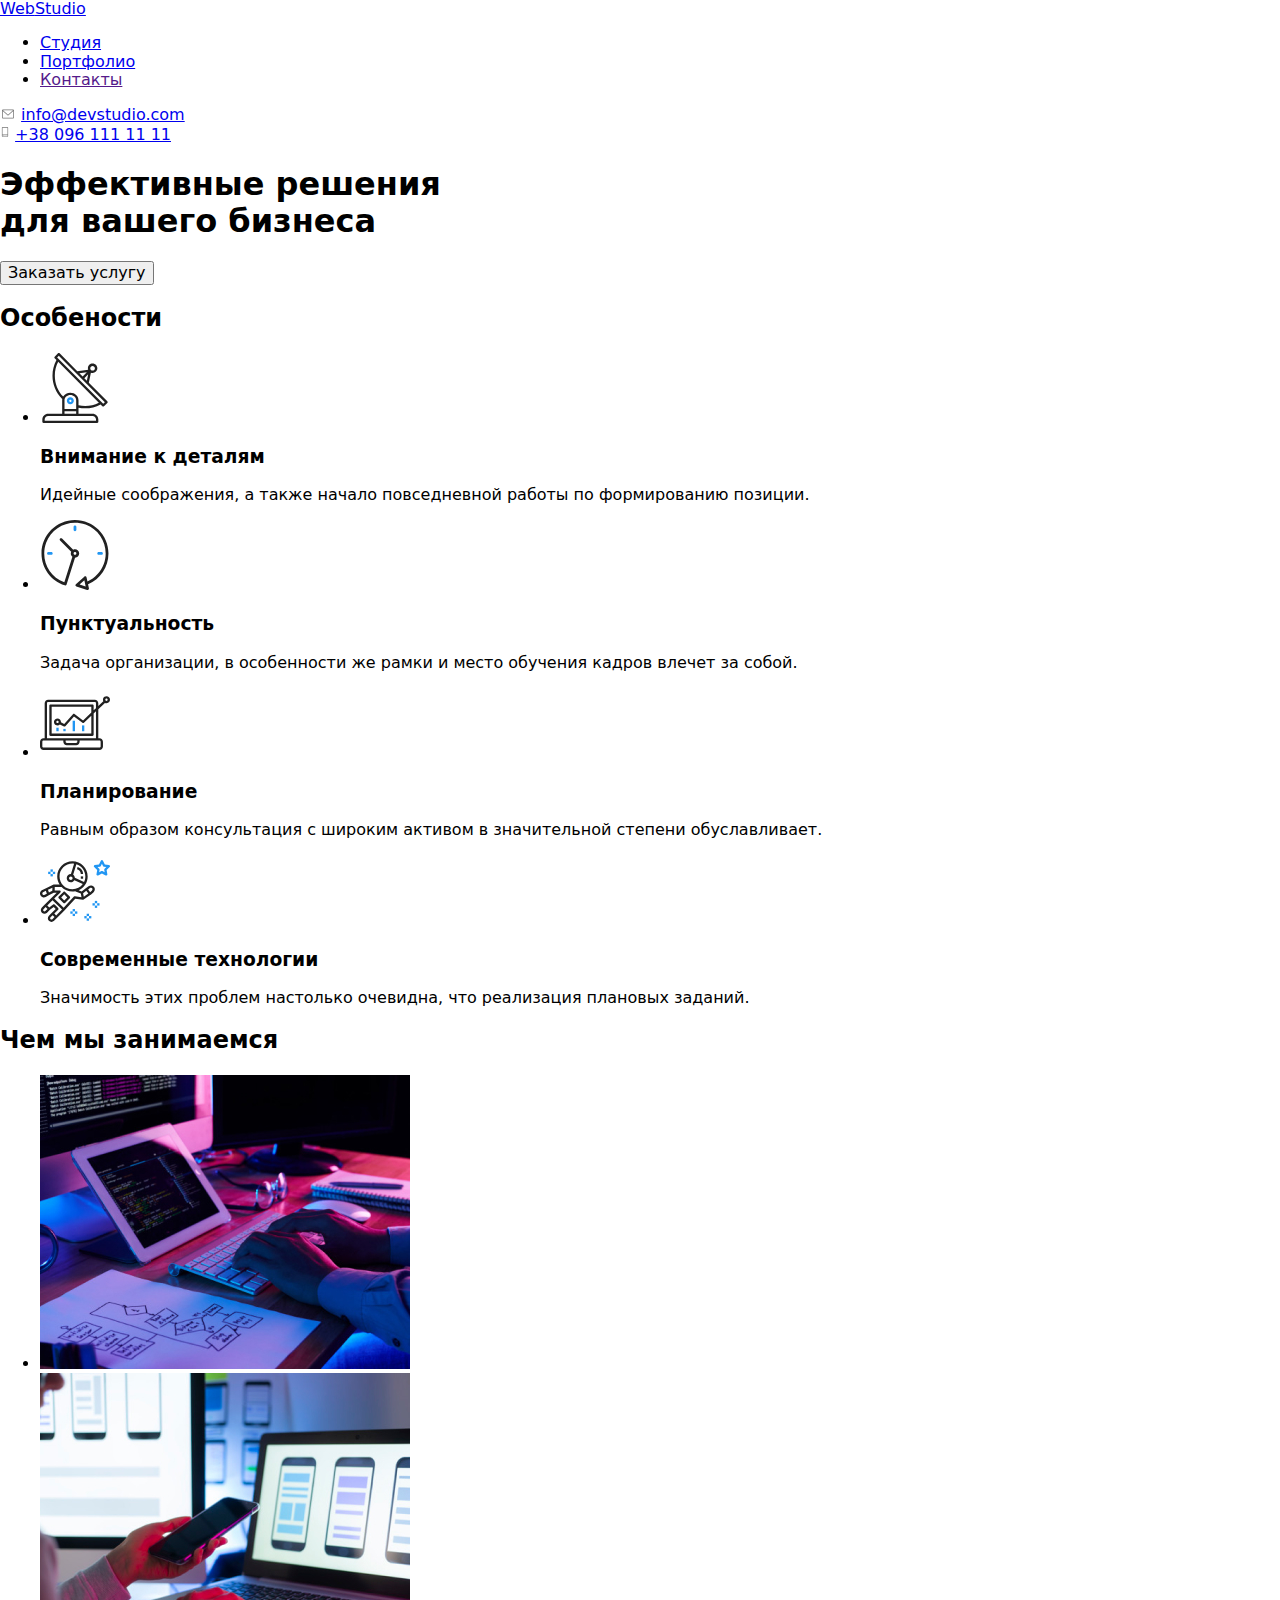
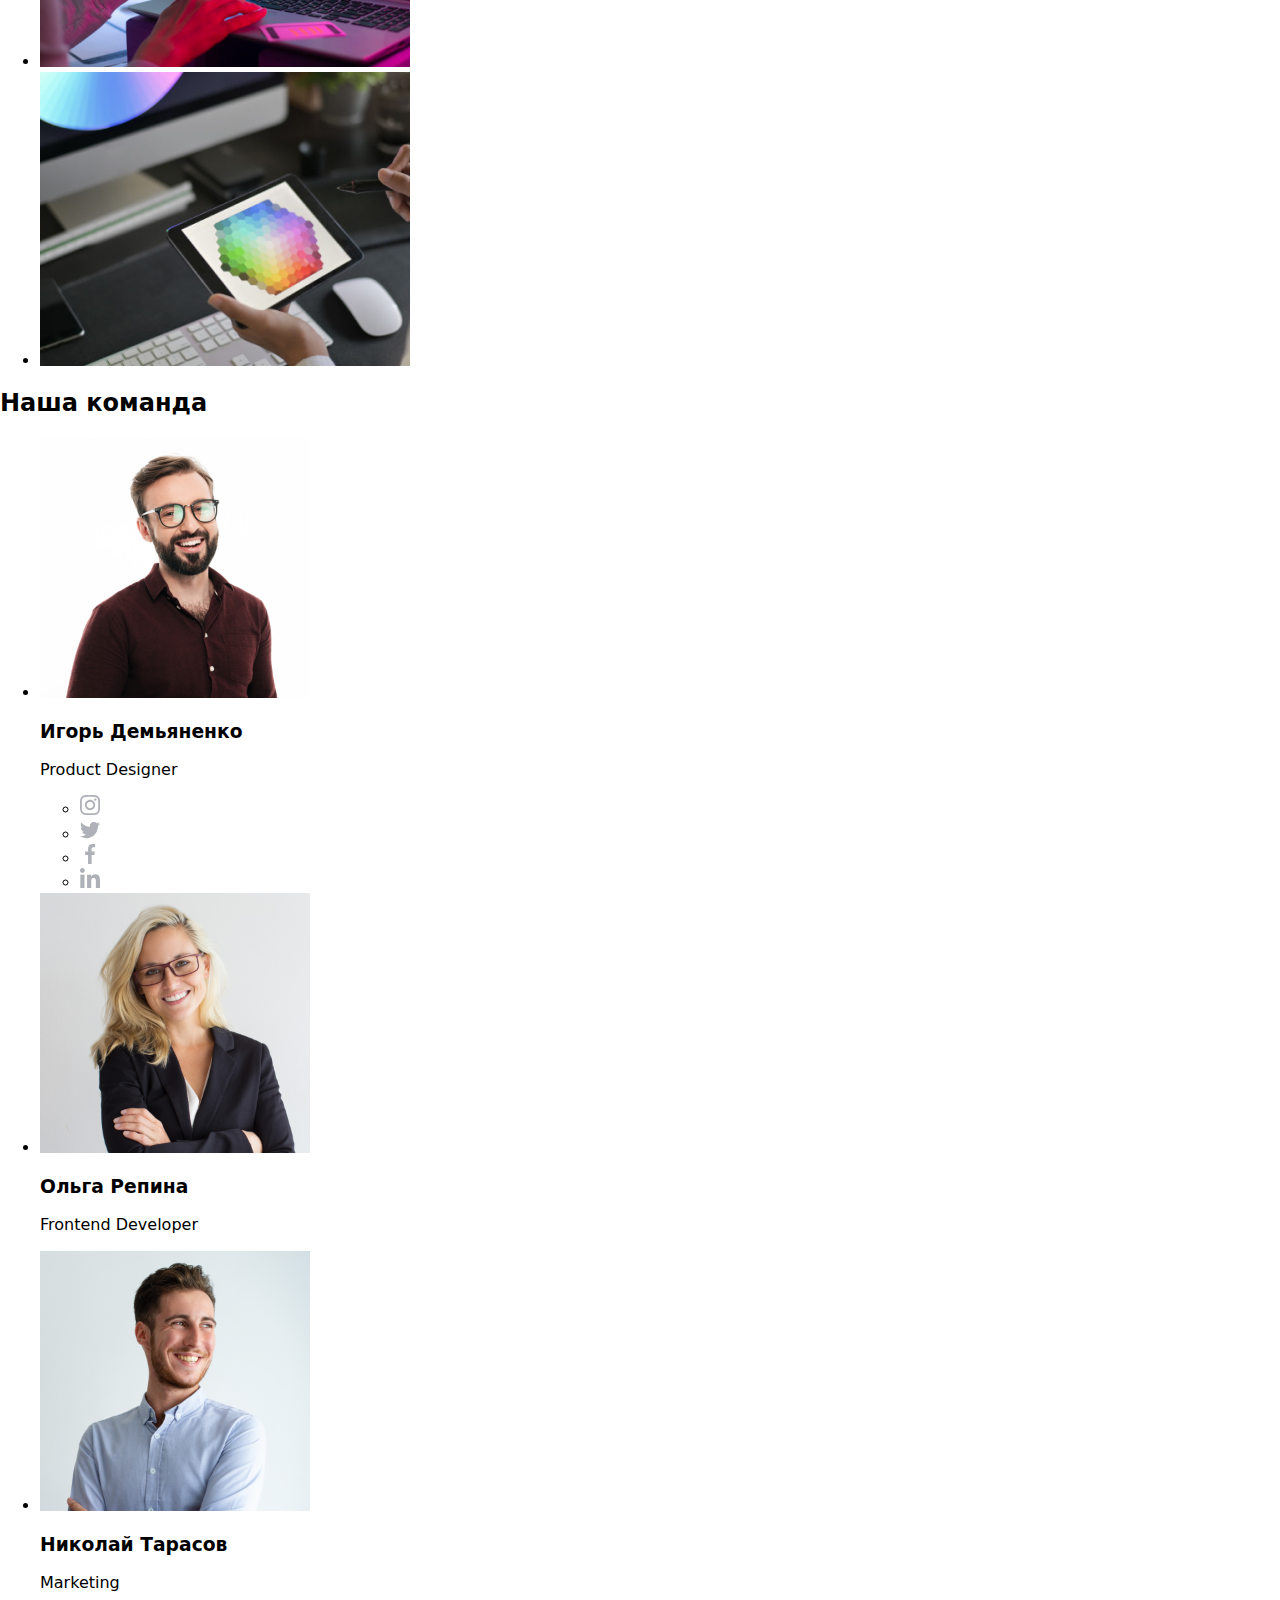
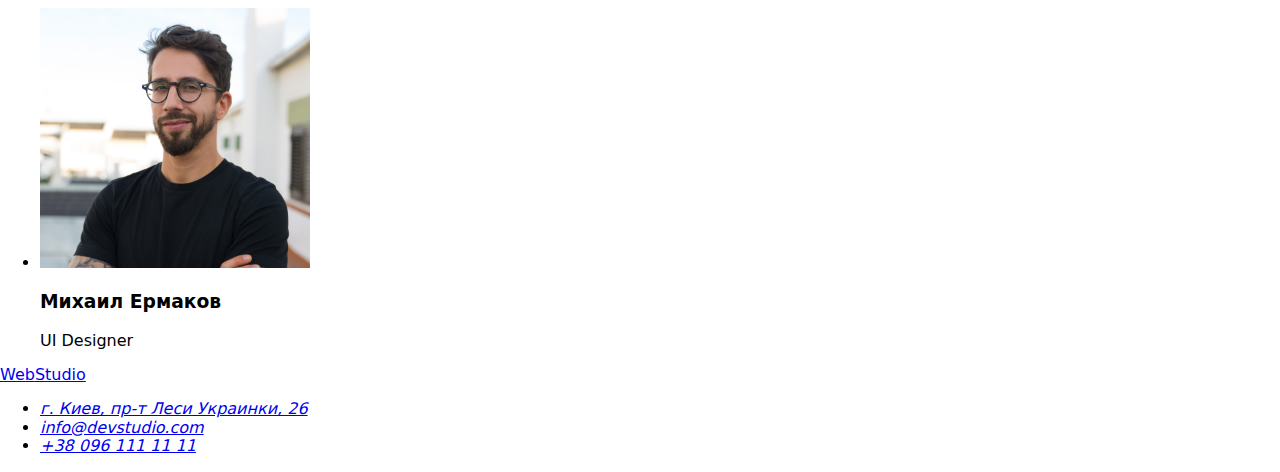
==== index.html @ e285d03b "добавил код" ====
<!DOCTYPE html>
<html lang="ru">

<head>
    <meta charset="UTF-8">
    <meta name="viewport" content="width=device-width, initial-scale=1.0">
    <title>Web Studio (Version 2.0)</title>
    <link rel="preconnect" href="https://fonts.gstatic.com">
    <link href="https://fonts.googleapis.com/css2?family=Raleway:wght@700&family=Roboto:wght@400;500;700;900&display=swap" rel="stylesheet">
    <link rel="stylesheet" href="https://cdnjs.cloudflare.com/ajax/libs/modern-normalize/1.0.0/modern-normalize.min.css">
    <link rel="stylesheet" href="./css/style.css">
</head>

<body>
    <!--Шапка сайта-->
    <header class="page-header">
        <div class="header container">
            <nav class="nav">
                <a class="firm-name" href="./index.html"><span class="first-firm-name">Web</span><span
                        class="second-firm-name">Studio</span> </a>
                <ul class="site-nav list">
                    <li class="item"><a class="link current" href="./index.html">Студия</a></li>
                    <li class="item"><a class="link" href="./portfolio.html">Портфолио</a></li>
                    <li class="item"><a class="link" href="">Контакты</a></li>
                </ul>
            </nav>
            <div class="contact">
                <div class="contact-case">
                    <svg class="mail-icon" width="16" height="12">
                        <use href="./images/sprite.svg#mail"></use>
                    </svg>
                    <a class="contact link" href="mailto:info@devstudio.com">info@devstudio.com</a>
                </div>
                <div class="contact-case">
                    <svg class="phone-icon" width="10" height="16">
                        <use href="./images/sprite.svg#phone"></use>
                    </svg>
                    <a class="contact link" href="tel:+380961111111">+38 096 111 11 11</a>
                </div>
            </div>
        </div>
    </header>
    <main>
        <!--Блок герой -->
        <section class="hero">
            <h1 class="hero-title">Эффективные решения <br>для вашего бизнеса</h1>
            <button class="hero-button" type="button">Заказать услугу</button>            
        </section>

        <!--Особености-->
        <section class="section features">
            <div class="container features">
                <h2 class="visually-hidden">Особености</h2>
                <ul class="features list">
                    <li class="item">
                        <div class="container-features icon">
                            <svg width="70px" height="70px">
                                <use href="./images/sprite.svg#antenna"></use>
                            </svg>
                        </div>
                        <h3 class="title">Внимание к деталям</h3>
                        <p class="text">Идейные соображения, а также начало повседневной работы по формированию позиции.</p>
                    </li>
                    <li class="item">
                        <div class="container-features icon">
                            <svg width="70px" height="70px">
                                <use href="./images/sprite.svg#clock"></use>
                            </svg>
                        </div>
                        <h3 class="title">Пунктуальность</h3>
                        <p class="text">Задача организации, в особенности же рамки и место обучения кадров влечет за собой.</p>
                    </li>
                    <li class="item">
                        <div class="container-features icon">
                            <svg width="70px" height="70px">
                                <use href="./images/sprite.svg#diagram"></use>
                            </svg>
                        </div>
                        <h3 class="title">Планирование</h3>
                        <p class="text">Равным образом консультация с широким активом в значительной степени обуславливает.</p>
                    </li>
                    <li class="item">
                        <div class="container-features icon">
                            <svg width="70px" height="70px">
                                <use href="./images/sprite.svg#astronaut"></use>
                            </svg>
                        </div>
                        <h3 class="title">Современные технологии</h3>
                        <p class="text">Значимость этих проблем настолько очевидна, что реализация плановых заданий.</p>
                    </li>
                </ul>
            </div>
        </section>
        <!--Чем мы занимаемся-->
        <section class="section projects">
            <div class="container">
                <h2 class="section-title">Чем мы занимаемся</h2>
                <ul class="projects list">
                    <li class="item">
                        <a class="link" href="">
                            <img src="./images/man-cody.jpg" alt="Человек кодит" width="370" height="294">
                        </a>
                    </li>
                    <li class="item">
                        <a class="link" href="">
                            <img src="./images/phone-in-hand.jpg" alt="Телефон в руках у человека" width="370" height="294">
                        </a>
                    </li>
                    <li class="item">
                        <a class="link" href="">
                            <img src="./images/tablet-with-a-palette-of-colors.jpg" alt="Планшет с палитрой цветов" width="370"
                                height="294">
                        </a>
                    </li>
                </ul>
            </div>
        </section>
        <!--Наша команда-->
        <section class="section team">
            <div class="container">
                <h2 class="section-title">Наша команда</h2>
                <ul class="team list">
                    <li class="item">
                        <a href="">
                            <img class="photo" src="./images/Игорь-Демьяненко.jpg" alt="Фотография Игорь Демьяненко" width="270" height="260">
                        </a>
                
                        <h3 class="staff-name">Игорь Демьяненко</h3>
                        <p class="specialty" lang="en">Product Designer</p>
                        <ul class="social-list list">
                            <li class="social-list item">
                                <a class="social-list link" href="https://www.instagram.com/" target="_blank" rel="noreferrer noopener">
                                    <svg class="social-list-icon" width="20px" height="20px">
                                        <use href="./images/sprite.svg#instagram"></use>
                                    </svg>
                                </a>
                            </li>
                            <li class="social-list item">
                                <a class="social-list link" href="https://www.twitter.com/" target="_blank" rel="noreferrer noopener">
                                    <svg class="social-list-icon" width="20px" height="20px">
                                        <use href="./images/sprite.svg#twitter"></use>
                                    </svg>
                                </a>
                        </li>
                            <li class="social-list item">
                                <a class="social-list link" href="https://www.facebook.com/" target="_blank" rel="noreferrer noopener">
                                    <svg class="social-list-icon" width="20px" height="20px">
                                        <use href="./images/sprite.svg#facebook"></use>
                                    </svg>
                                </a>
                            </li>
                            <li class="social-list item">
                                <a class="social-list link" href="https://www.linkedin.com/" target="_blank" rel="noreferrer noopener">
                                    <svg class="social-list-icon" width="20px" height="20px">
                                        <use href="./images/sprite.svg#linkedin"></use>
                                    </svg>
                                </a>
                            </li>
                        </ul>
                    </li>
                    <li class="item">
                        <a class="link" href="">
                            <img class="photo" src="./images/Ольга-Репина.jpg" alt="Фотография Ольга Репина" width="270" height="260">
                        </a>
                        <h3 class="staff-name">Ольга Репина</h3>
                        <p class="specialty" lang="en">Frontend Developer</p>
                    </li>
                    <li class="item">
                        <a class="link" href="">
                            <img class="photo" src="./images/Николай-Тарасов.jpg" alt="Фотография Николай Тарасов" width="270" height="260">
                        </a>
                        <h3 class="staff-name">Николай Тарасов</h3>
                        <p class="specialty" lang="en">Marketing</p>
                    </li>
                    <li class="item">
                        <a class="link" href="">
                            <img class="photo" src="./images/Михаил-Ермаков.jpg" alt="Фотография Михаил Ермаков" width="270" height="260">
                        </a>
                        <h3 class="staff-name">Михаил Ермаков</h3>
                        <p class="specialty" lang="en">UI Designer</p>
                    </li>
                </ul>
            </div>
        </section>
    </main>
    <!--Подвал-->
    <footer class="page-footer">
        <div class="footer container">
            <a class="firm-name" href="index.html"><span class="first-firm-name">Web</span><span
                    class="third-firm-name">Studio</span> </a>
            <address class="address">
                <ul class="address list">
                    <li class="item"> <a class="link street" href="https://goo.gl/maps/psgdGGSvyjgULsp37" target="blank">г. Киев, пр-т Леси Украинки, 26</a>
                    </li>
                    <li class="item"><a class="link" href="mailto:info@devstudio.com">info@devstudio.com</a>
                    </li>
                    <li class="item"><a class="link" href="tel:+380961111111">+38 096 111 11 11</a>
                    </li>
                </ul>
            </address>
        </div>
    </footer>
</body>

</html>
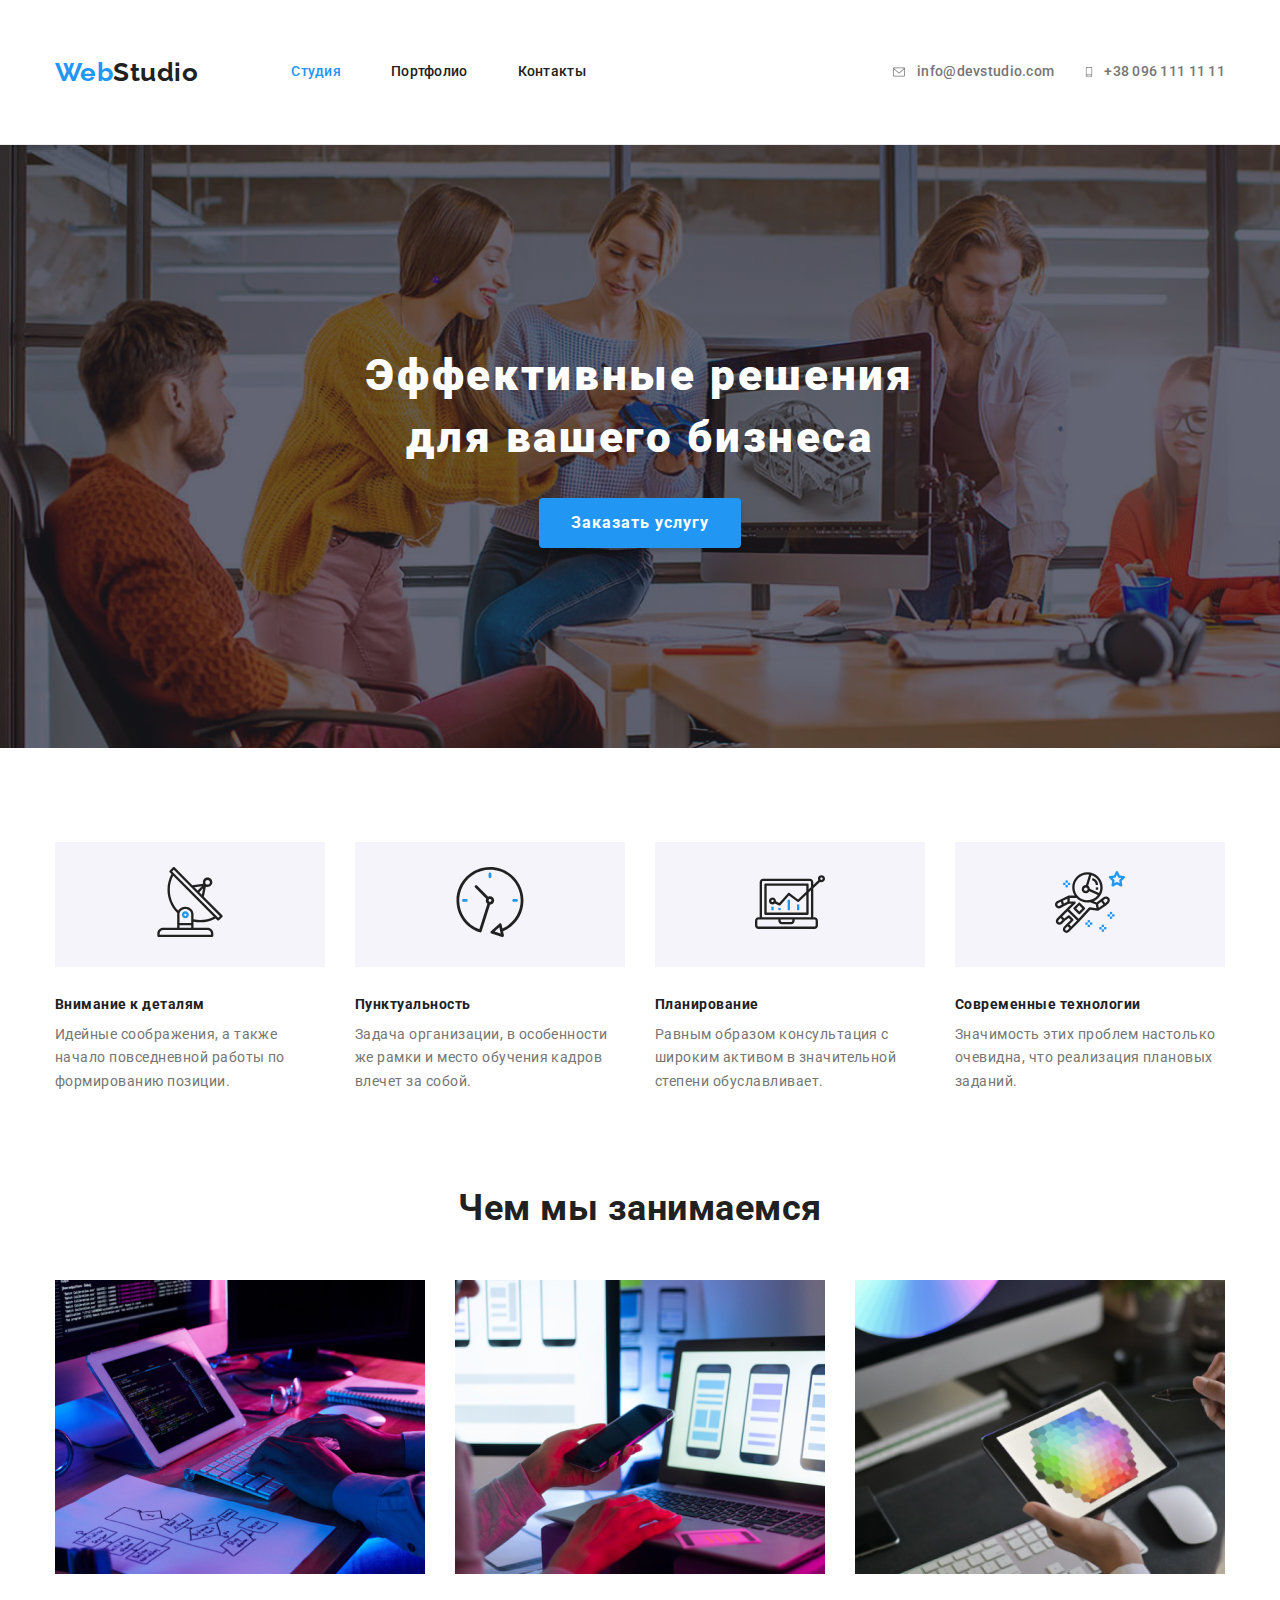
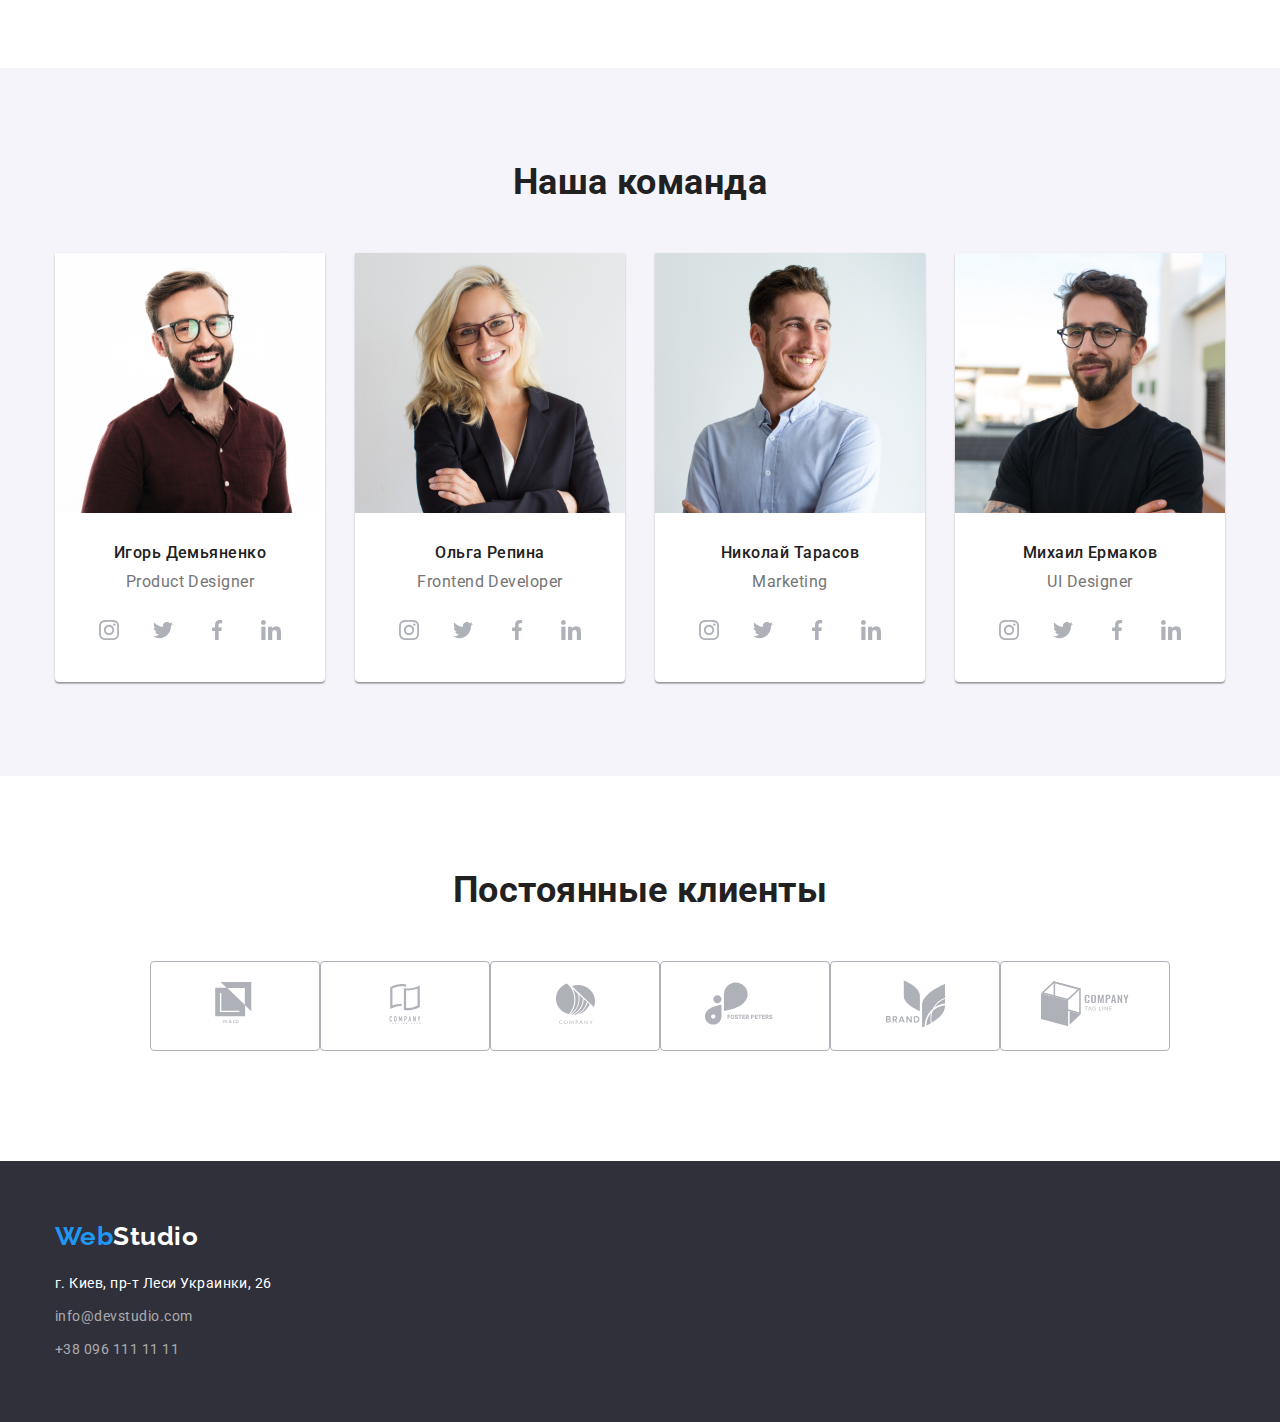
==== commit fb67d819: "добавил секцию клиенты" ====
--- a/index.html
+++ b/index.html
@@ -164,6 +164,36 @@
                         </a>
                         <h3 class="staff-name">Ольга Репина</h3>
                         <p class="specialty" lang="en">Frontend Developer</p>
+                        <ul class="social-list list">
+                            <li class="social-list item">
+                                <a class="social-list link" href="https://www.instagram.com/" target="_blank" rel="noreferrer noopener">
+                                    <svg class="social-list-icon" width="20px" height="20px">
+                                        <use href="./images/sprite.svg#instagram"></use>
+                                    </svg>
+                                </a>
+                            </li>
+                            <li class="social-list item">
+                                <a class="social-list link" href="https://www.twitter.com/" target="_blank" rel="noreferrer noopener">
+                                    <svg class="social-list-icon" width="20px" height="20px">
+                                        <use href="./images/sprite.svg#twitter"></use>
+                                    </svg>
+                                </a>
+                            </li>
+                            <li class="social-list item">
+                                <a class="social-list link" href="https://www.facebook.com/" target="_blank" rel="noreferrer noopener">
+                                    <svg class="social-list-icon" width="20px" height="20px">
+                                        <use href="./images/sprite.svg#facebook"></use>
+                                    </svg>
+                                </a>
+                            </li>
+                            <li class="social-list item">
+                                <a class="social-list link" href="https://www.linkedin.com/" target="_blank" rel="noreferrer noopener">
+                                    <svg class="social-list-icon" width="20px" height="20px">
+                                        <use href="./images/sprite.svg#linkedin"></use>
+                                    </svg>
+                                </a>
+                            </li>
+                        </ul>
                     </li>
                     <li class="item">
                         <a class="link" href="">
@@ -171,6 +201,36 @@
                         </a>
                         <h3 class="staff-name">Николай Тарасов</h3>
                         <p class="specialty" lang="en">Marketing</p>
+                        <ul class="social-list list">
+                            <li class="social-list item">
+                                <a class="social-list link" href="https://www.instagram.com/" target="_blank" rel="noreferrer noopener">
+                                    <svg class="social-list-icon" width="20px" height="20px">
+                                        <use href="./images/sprite.svg#instagram"></use>
+                                    </svg>
+                                </a>
+                            </li>
+                            <li class="social-list item">
+                                <a class="social-list link" href="https://www.twitter.com/" target="_blank" rel="noreferrer noopener">
+                                    <svg class="social-list-icon" width="20px" height="20px">
+                                        <use href="./images/sprite.svg#twitter"></use>
+                                    </svg>
+                                </a>
+                            </li>
+                            <li class="social-list item">
+                                <a class="social-list link" href="https://www.facebook.com/" target="_blank" rel="noreferrer noopener">
+                                    <svg class="social-list-icon" width="20px" height="20px">
+                                        <use href="./images/sprite.svg#facebook"></use>
+                                    </svg>
+                                </a>
+                            </li>
+                            <li class="social-list item">
+                                <a class="social-list link" href="https://www.linkedin.com/" target="_blank" rel="noreferrer noopener">
+                                    <svg class="social-list-icon" width="20px" height="20px">
+                                        <use href="./images/sprite.svg#linkedin"></use>
+                                    </svg>
+                                </a>
+                            </li>
+                        </ul>
                     </li>
                     <li class="item">
                         <a class="link" href="">
@@ -178,6 +238,97 @@
                         </a>
                         <h3 class="staff-name">Михаил Ермаков</h3>
                         <p class="specialty" lang="en">UI Designer</p>
+                        <ul class="social-list list">
+                            <li class="social-list item">
+                                <a class="social-list link" href="https://www.instagram.com/" target="_blank" rel="noreferrer noopener">
+                                    <svg class="social-list-icon" width="20px" height="20px">
+                                        <use href="./images/sprite.svg#instagram"></use>
+                                    </svg>
+                                </a>
+                            </li>
+                            <li class="social-list item">
+                                <a class="social-list link" href="https://www.twitter.com/" target="_blank" rel="noreferrer noopener">
+                                    <svg class="social-list-icon" width="20px" height="20px">
+                                        <use href="./images/sprite.svg#twitter"></use>
+                                    </svg>
+                                </a>
+                            </li>
+                            <li class="social-list item">
+                                <a class="social-list link" href="https://www.facebook.com/" target="_blank" rel="noreferrer noopener">
+                                    <svg class="social-list-icon" width="20px" height="20px">
+                                        <use href="./images/sprite.svg#facebook"></use>
+                                    </svg>
+                                </a>
+                            </li>
+                            <li class="social-list item">
+                                <a class="social-list link" href="https://www.linkedin.com/" target="_blank" rel="noreferrer noopener">
+                                    <svg class="social-list-icon" width="20px" height="20px">
+                                        <use href="./images/sprite.svg#linkedin"></use>
+                                    </svg>
+                                </a>
+                            </li>
+                        </ul>
+                    </li>
+                </ul>
+            </div>
+        </section>
+        <section class="section clients">
+            <div class="container">
+                <h2 class="section-title">Постоянные клиенты</h2>
+                <ul class="clients list">
+                    <li class="clients item">
+                       <div class="logo-container">
+                            <a class="clients-list link" href="">
+                                <svg width="44px" hight="49px">
+                                    <use href="./images/sprite.svg#logo-1"></use>
+                                </svg>
+                            </a>
+                       </div>
+                    </li>
+                    <li class="clients item">
+                        <div class="logo-container">
+                            <a class="clients-list link" href="">
+                                <svg width="40px" hight="52px">
+                                    <use href="./images/sprite.svg#logo-2"></use>
+                                </svg>
+                            </a>
+                        </div>
+                    </li>
+                    <li class="clients item">
+                        <div class="logo-container">
+                            <a class="clients-list link" href="">
+                                <svg width="41px" hight="43px">
+                                    <use href="./images/sprite.svg#logo-3"></use>
+                                </svg>
+                            </a>
+                       </div>
+                    </li>
+                    <li class="clients item">
+                        <div class="logo-container">
+                            <a class="clients-list link" href="">
+                                <svg width="80px" hight="42px">
+                                    <use href="./images/sprite.svg#logo-4"></use>
+                                </svg>
+                            </a>
+                       </div>
+                    </li>
+                    <li class="clients item">
+                        <div class="logo-container">
+                            <a class="clients-list link" href="">
+                                <svg width="59px" hight="47px">
+                                    <use href="./images/sprite.svg#logo-5"></use>
+                                </svg>
+                            </a>
+                       </div>
+                    </li>
+                    <li class="clients item">
+                        <div class="logo-container">
+                            <a class="clients-list link" href="">
+                                <svg width="88px" hight="45px">
+                                    <use href="./images/sprite.svg#logo-6"></use>
+                                </svg>
+                            </a>
+                       </div>
                     </li>
                 </ul>
             </div>
--- a/css/style.css
+++ b/css/style.css
@@ -0,0 +1,560 @@
+/* Цвет оглавлений текста #212121 */
+/* Цвет основного текста #757575 */
+/* акцент #2196F3 */
+/* белый #FFFFFF */
+/* вторичный для подвала rgba(255, 255, 255, 0.6); */
+/* цвет body фона #FFFFFF */
+/* цвет фона команды #f5f4fa */
+/* цвет фона героя  #2F303A; */
+/* цвет нижней линии в гарое #ECECEC */
+:root {
+  --main-text-color: #212121;
+  --title-text-color: #757575;
+  --accent-text: #2196f3;
+  --white: #ffffff;
+  --background-body-section: #ffffff;
+  --background-team-section: #f5f4fa;
+  --background-hero-section: #2f303a;
+  --footer-link-color: rgba(255, 255, 255, 0.6);
+}
+/* общие */
+body {
+  background-color: var(--background-features-section);
+  color: var(--main-text-color);
+
+  font-family: Roboto, sans-serif;
+  letter-spacing: 0.03em;
+}
+.list {
+  list-style: none;
+}
+.link {
+  text-decoration: none;
+}
+.section-title {
+  margin-top: 0;
+  margin-bottom: 50px;
+
+  color: var(--main-text-color);
+
+  font-weight: 700;
+  font-size: 36px;
+  line-height: 1.16;
+  text-align: center;
+}
+.section {
+  padding-bottom: 94px;
+}
+.container {
+  margin-left: auto;
+  margin-right: auto;
+  padding-left: 15px;
+  padding-right: 15px;
+  width: 1200px;
+
+  /* outline: 2px solid green; */
+}
+
+img {
+  display: block;
+}
+/* Делаем шапку */
+.page-header {
+  border-bottom: 1px solid #ececec;
+  background-color: var(--white);
+}
+
+.header.container {
+  display: flex;
+  align-items: center;
+}
+
+/* название фирмы */
+.firm-name {
+  margin-right: 93px;
+
+  font-family: Raleway, sans-serif;
+  font-weight: 700;
+  font-size: 26px;
+  line-height: 1.19;
+  text-decoration: none;
+}
+.first-firm-name {
+  color: var(--accent-text);
+}
+.second-firm-name {
+  color: var(--main-text-color);
+}
+
+/* навигация сайта */
+.nav {
+  display: flex;
+  align-items: center;
+}
+
+.site-nav.list {
+  display: flex;
+
+  margin-top: 0;
+  margin-bottom: 0;
+}
+
+.site-nav .link {
+  display: block;
+  padding-top: 32px;
+  padding-bottom: 32px;
+
+  color: var(--main-text-color);
+}
+.site-nav .link:hover,
+.site-nav .link:focus {
+  color: var(--accent-text);
+}
+
+.site-nav .item:not(:last-child) {
+  margin-right: 50px;
+}
+
+.contact {
+  display: flex;
+
+  margin-left: auto;
+  padding-top: 32px;
+  padding-bottom: 32px;
+
+  color: var(--title-text-color);
+}
+
+.contact-case:not(:last-child) {
+  margin-right: 30px;
+}
+
+.contact.link:hover,
+.contact.link:focus {
+  color: var(--accent-text);
+}
+
+.contact.link:hover .mail-icon,
+.contact.link:focus {
+  fill: var(--accent-text);
+}
+.contact-case {
+  display: flex;
+  align-items: center;
+}
+.mail-icon,
+.phone-icon {
+  margin-right: 10px;
+}
+
+.mail-icon:hover,
+.mail-icon:focus {
+  content: '';
+  fill: var(--accent-text);
+}
+
+.site-nav.list {
+  padding-left: 0;
+}
+.site-nav.list,
+.contact.link {
+  font-weight: 500;
+  font-size: 14px;
+  line-height: 1.14;
+  letter-spacing: 0.02em;
+}
+
+/* Подсветка актуально открытой страницы */
+.link.current {
+  color: var(--accent-text);
+}
+
+/* делаем блок герой */
+.hero {
+  padding-top: 200px;
+  padding-bottom: 200px;
+
+  background-image: linear-gradient(
+      rgba(47, 48, 58, 0.4),
+      rgba(47, 48, 58, 0.4)
+    ),
+    url('../images/bg.jpg');
+  background-repeat: no-repeat;
+  background-size: cover;
+  background-color: var(--background-hero-section);
+  text-align: center;
+}
+.hero-title {
+  margin-top: 0;
+  margin-bottom: 30px;
+  color: var(--white);
+
+  font-weight: 900;
+  font-size: 44px;
+  line-height: 1.4;
+  letter-spacing: 0.06em;
+}
+.hero-button {
+  display: inline-block;
+  padding: 10px 32px;
+  border-radius: 4px;
+  box-shadow: 0px 4px 4px rgba(0, 0, 0, 0.15);
+  border: 0px solid transparent;
+  min-width: 200px;
+
+  color: var(--white);
+  background-color: var(--accent-text);
+
+  font-family: Roboto, sans-serif;
+  font-weight: 700;
+  font-size: 16px;
+  line-height: 1.88;
+  letter-spacing: 0.06em;
+}
+/* Блок Особеностей */
+
+/* Скрываем назву секции */
+.visually-hidden {
+  position: absolute;
+  width: 1px;
+  height: 1px;
+  margin: -1px;
+  border: 0;
+  padding: 0;
+  white-space: nowrap;
+  clip-path: inset(100%);
+  clip: rect(0 0 0 0);
+  overflow: hidden;
+}
+
+.section.features {
+  padding-top: 94px;
+}
+
+.features.list {
+  display: flex;
+
+  padding-left: 0;
+  margin-top: 0;
+  margin-bottom: 0;
+}
+
+.features.list > .item {
+  min-width: 270px;
+}
+
+.features.list > .item:not(:last-child) {
+  margin-right: 30px;
+}
+
+.features.list .title {
+  margin-top: 0;
+  margin-bottom: 10px;
+
+  color: var(--main-text-color);
+  font-weight: 700;
+  font-size: 14px;
+  line-height: 1.14;
+}
+
+.features.list .text {
+  margin-top: 0;
+  margin-bottom: 0;
+
+  color: var(--title-text-color);
+
+  font-weight: 400;
+  font-size: 14px;
+  line-height: 1.7;
+}
+
+.container-features.icon {
+  margin-bottom: 30px;
+  padding: 25px 100px;
+
+  background-color: #f5f4fa;
+}
+
+/* чем мы занимаемся, все остальное в других блоках, Наша команда*/
+
+.projects.list {
+  display: flex;
+
+  padding-left: 0;
+  margin-top: 0;
+  margin-bottom: 0;
+}
+
+.projects.list > .item:not(:last-child) {
+  margin-right: 30px;
+}
+
+/* наша команда */
+.section.team {
+  padding-top: 94px;
+
+  background-color: var(--background-team-section);
+}
+
+.team.list {
+  display: flex;
+  text-align: center;
+
+  margin-top: 0;
+  margin-bottom: 0;
+  padding-left: 0;
+}
+
+.team.list > .item {
+  box-shadow: 0px 1px 3px rgba(0, 0, 0, 0.12), 0px 1px 1px rgba(0, 0, 0, 0.14),
+    0px 2px 1px rgba(0, 0, 0, 0.2);
+  border-radius: 0px 0px 4px 4px;
+
+  background-color: #fff;
+}
+
+.team.list > .item:not(:last-child) {
+  margin-right: 30px;
+}
+
+.photo {
+  margin-top: 0;
+  margin-bottom: 30px;
+}
+
+.staff-name {
+  margin-top: 0;
+  margin-bottom: 10px;
+
+  color: var(--main-text-color);
+
+  font-weight: 500;
+  font-size: 16px;
+  line-height: 1.19;
+}
+.specialty {
+  margin-top: 0;
+  margin-bottom: 16px;
+
+  color: var(--title-text-color);
+
+  font-weight: 400;
+  font-size: 16px;
+  line-height: 1.19;
+}
+
+.social-list.list {
+  display: flex;
+  justify-content: space-between;
+
+  width: 206px;
+  margin: 0 auto;
+  margin-bottom: 30px;
+  padding-left: 0;
+}
+
+.social-list.link {
+  display: flex;
+  justify-content: center;
+  align-items: center;
+
+  width: 44px;
+  height: 44px;
+  border-radius: 50%;
+}
+
+.social-list-icon {
+  fill: #afb1b8;
+}
+
+.social-list.link:hover,
+.social-list.link:focus {
+  background-color: var(--accent-text);
+}
+
+.social-list.link:hover .social-list-icon,
+.social-list.link:focus .social-list-icon {
+  fill: var(--white);
+}
+
+/* Наши Клиенты */
+.section.clients {
+  padding-top: 94px;
+}
+
+.logo-container {
+  display: flex;
+  align-items: center;
+  justify-content: center;
+
+  border: 1px solid #afb1b8;
+  border-radius: 4px;
+
+  width: 170px;
+  height: 90px;
+}
+
+.clients.list {
+  display: flex;
+  justify-content: center;
+  /* align-items: center; */
+}
+/* доделать растояния и фокус и остальное, убрать со всех карточек тень она будет при наведении */
+
+/* подвал */
+.page-footer {
+  padding-top: 60px;
+  padding-bottom: 60px;
+
+  background-color: var(--background-hero-section);
+}
+
+.footer.container > .firm-name {
+  margin-bottom: 20px;
+  display: block;
+}
+.third-firm-name {
+  color: #ffffff;
+}
+.address {
+  color: var(--white);
+
+  font-style: normal;
+  font-weight: 400;
+  font-size: 14px;
+  line-height: 1.7;
+}
+
+.address > .list {
+  padding-left: 0;
+  margin-top: 0;
+  margin-bottom: 0;
+}
+
+.address.list > .item:not(:last-child) {
+  margin-bottom: 9px;
+}
+
+.address.list .link.street {
+  color: var(--white);
+}
+
+.address.list .link {
+  color: var(--footer-link-color);
+}
+
+/* Страница Портфолио */
+
+.section.portfolio {
+  padding-top: 94px;
+  padding-bottom: 94px;
+}
+
+.portfolio-button.list {
+  display: flex;
+  justify-content: center;
+
+  margin-top: 0;
+  margin-bottom: 50px;
+  padding-left: 0;
+}
+
+.portfolio-button .radio-button {
+  display: inline-block;
+  color: var(--main-text-color);
+  background-color: var(--background-team-section);
+  box-shadow: 0px 3px 1px rgba(0, 0, 0, 0.1), 0px 1px 2px rgba(0, 0, 0, 0.08),
+    0px 2px 2px rgba(0, 0, 0, 0.12);
+  border-radius: 4px;
+  border: 0 solid transparent;
+  padding: 6px 22px;
+
+  font-family: Roboto;
+  font-weight: 500;
+  font-size: 16px;
+  line-height: 1.63;
+  letter-spacing: 0.03em;
+}
+
+.portfolio-button .radio-button:hover,
+.portfolio-button .radio-button:focus {
+  color: var(--white);
+  background-color: var(--accent-text);
+}
+
+.portfolio-button.list > .button.item:not(:last-child) {
+  margin-right: 8px;
+}
+
+.radio-button.first {
+  min-width: 73px;
+}
+
+.radio-button.second {
+  min-width: 128px;
+
+  padding: ;
+}
+
+.radio-button.third {
+  min-width: 145px;
+}
+
+.radio-button.fourth {
+  min-width: 103px;
+}
+
+.radio-button.fifth {
+  min-width: 130px;
+}
+
+.portfolio.list {
+  display: flex;
+  flex-wrap: wrap;
+
+  margin-top: 0;
+  margin-bottom: 0;
+  padding-left: 0;
+}
+
+/* маржин 30px, 2маржина в строке, 3 элимента в строке */
+.portfolio.item {
+  width: calc((100% - 60px) / 3);
+  margin-right: 30px;
+  border: 1px solid #eeeeee;
+}
+
+.portfolio.item:nth-child(3n) {
+  margin-right: 0;
+}
+
+.portfolio.item:not(:nth-last-child(-n + 3)) {
+  margin-bottom: 30px;
+}
+
+.portfolio-list-wrapper {
+  padding: 20px 24px;
+}
+
+.image-name {
+  margin-top: 0;
+  margin-bottom: 0;
+
+  color: var(--main-text-color);
+
+  font-weight: 700;
+  font-size: 18px;
+  line-height: 2;
+  letter-spacing: 0.06em;
+}
+
+.project-type {
+  margin-top: 0;
+  margin-bottom: 0;
+
+  color: var(--title-text-color);
+
+  font-weight: 400;
+  font-size: 16px;
+  line-height: 1.88;
+}
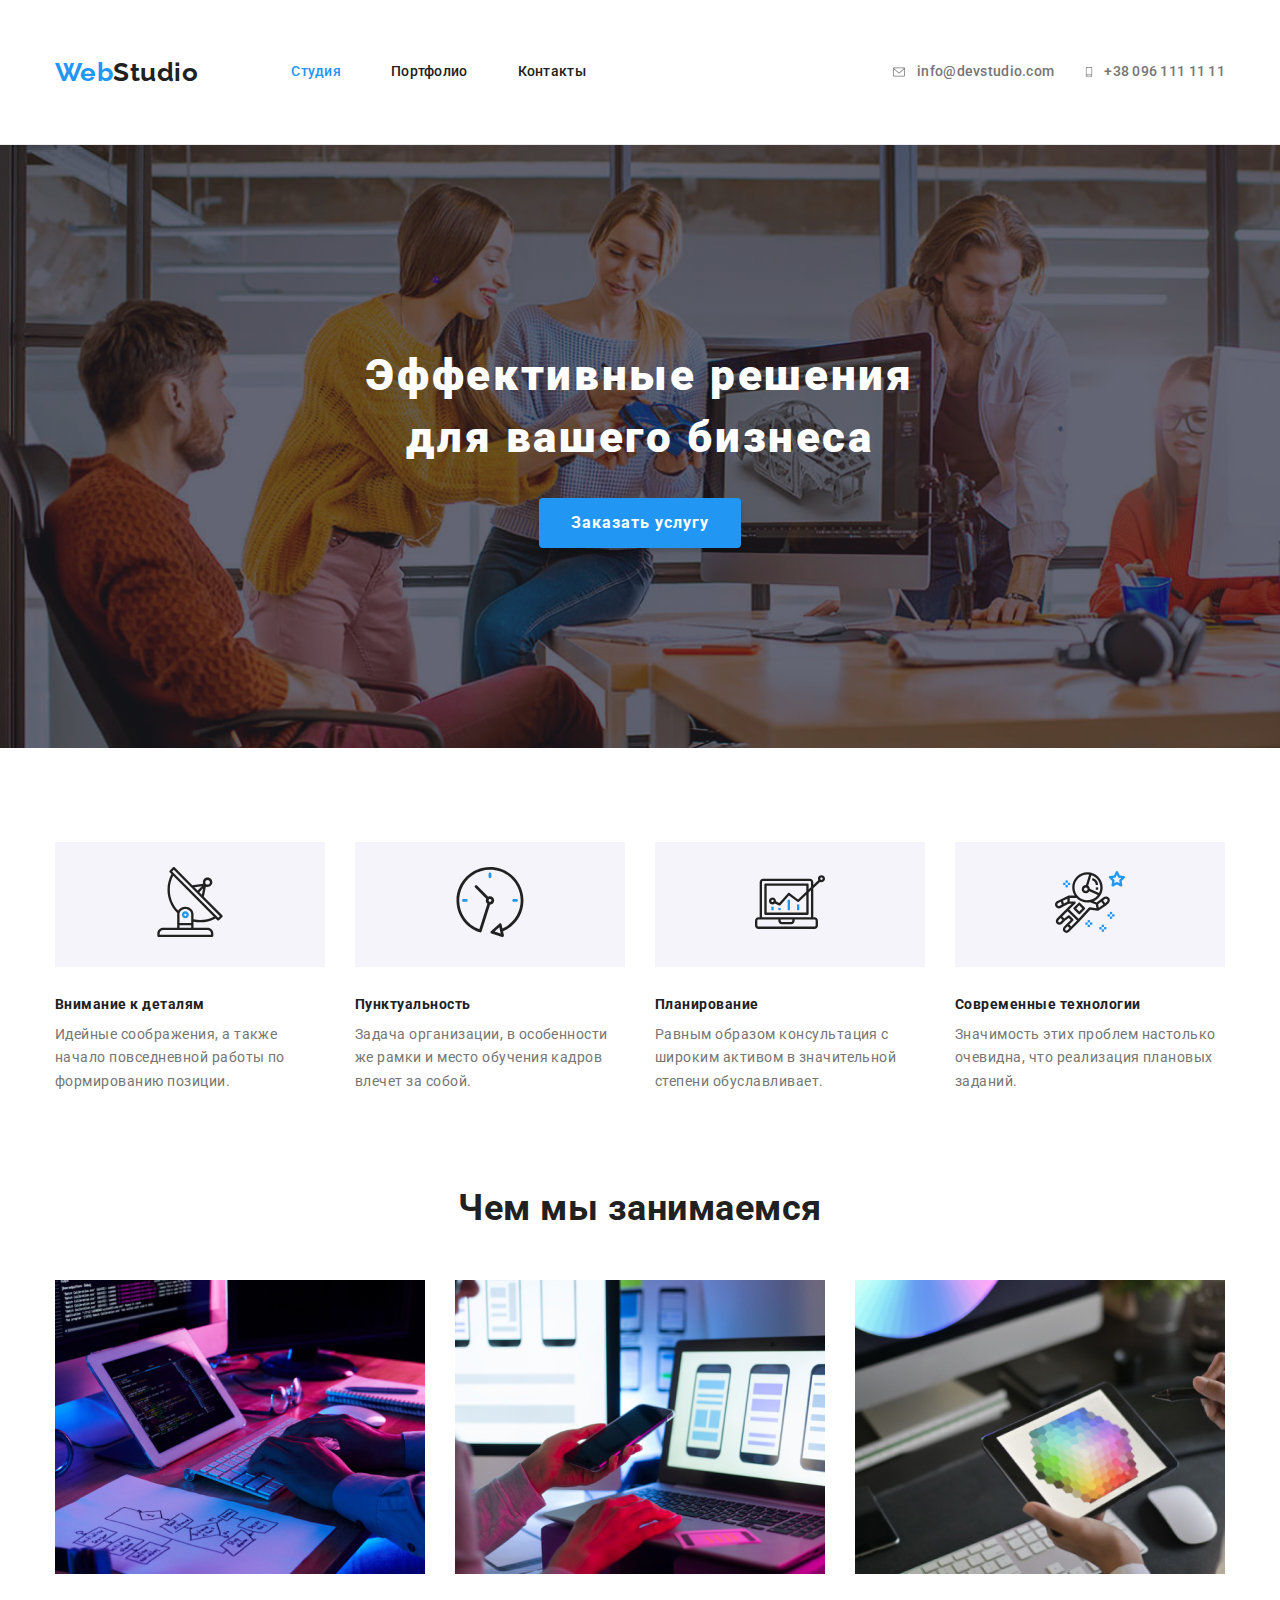
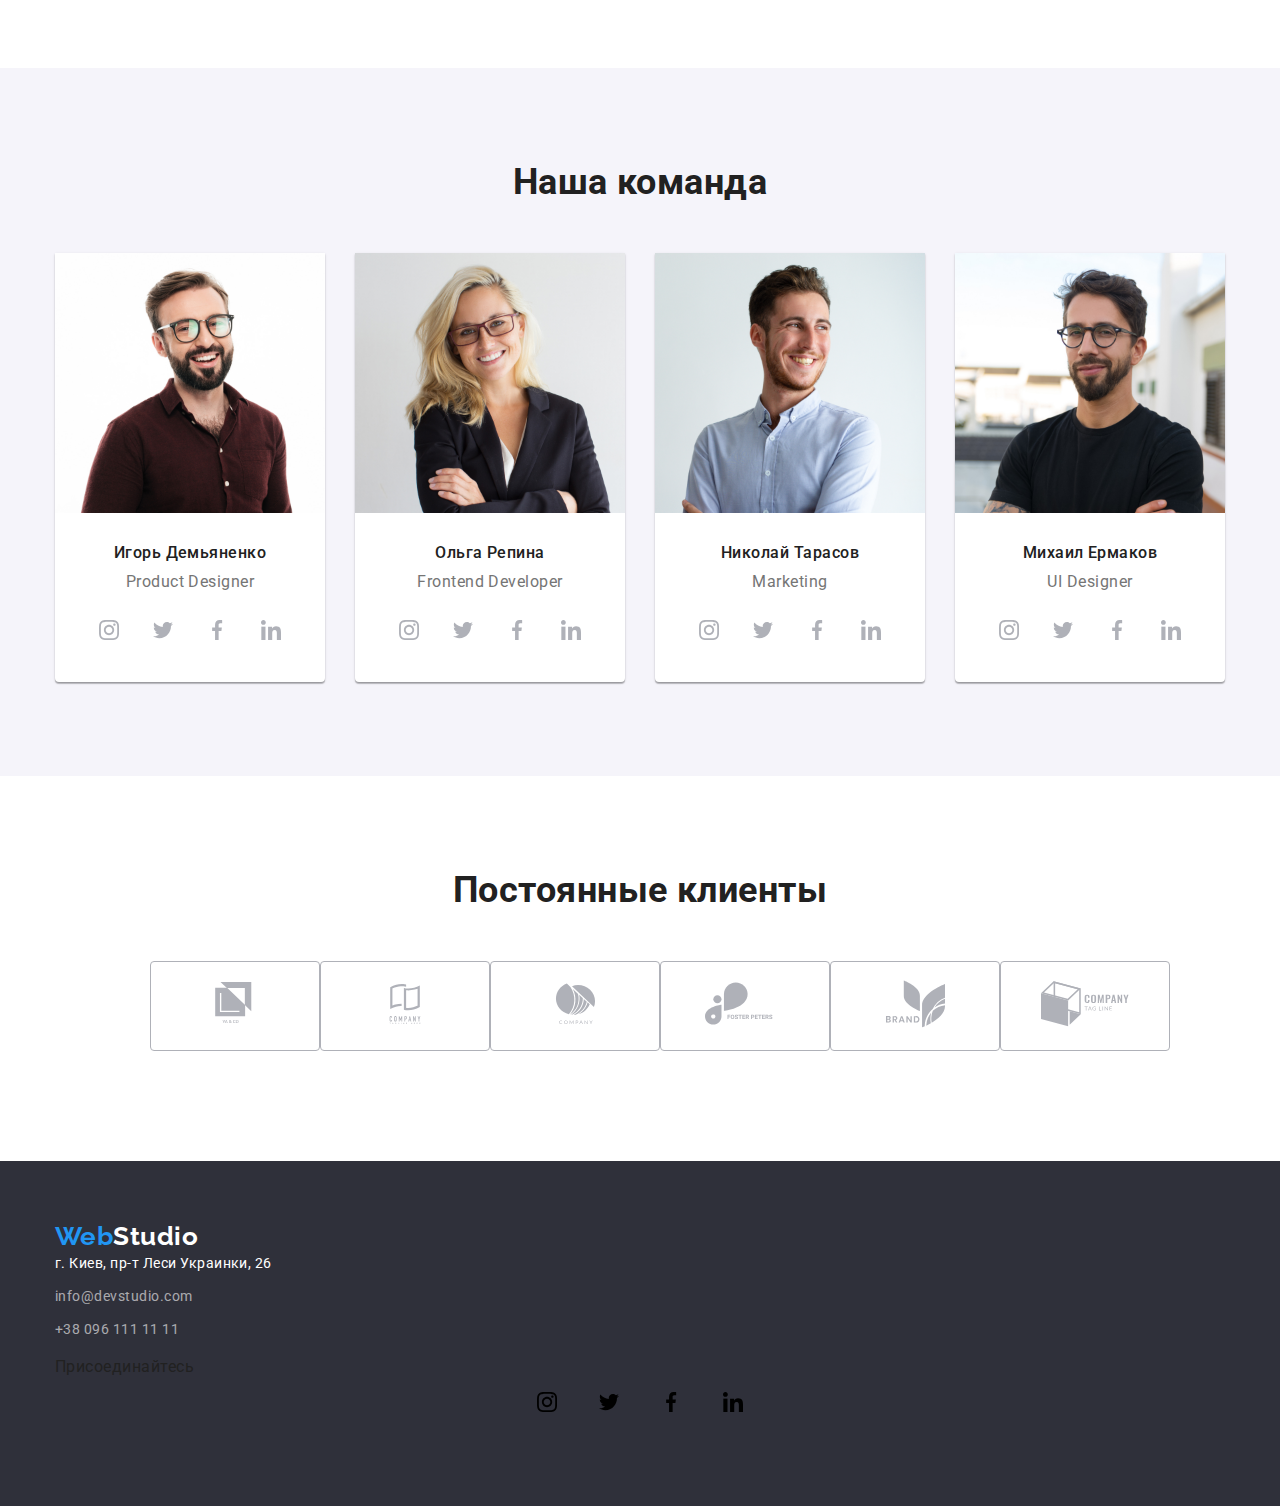
==== commit 6d7f0f1f: "Закончил размечать главную страницу" ====
--- a/index.html
+++ b/index.html
@@ -272,6 +272,7 @@
                 </ul>
             </div>
         </section>
+        <!-- Наши Клиенты -->
         <section class="section clients">
             <div class="container">
                 <h2 class="section-title">Постоянные клиенты</h2>
@@ -337,18 +338,54 @@
     <!--Подвал-->
     <footer class="page-footer">
         <div class="footer container">
-            <a class="firm-name" href="index.html"><span class="first-firm-name">Web</span><span
-                    class="third-firm-name">Studio</span> </a>
-            <address class="address">
-                <ul class="address list">
-                    <li class="item"> <a class="link street" href="https://goo.gl/maps/psgdGGSvyjgULsp37" target="blank">г. Киев, пр-т Леси Украинки, 26</a>
-                    </li>
-                    <li class="item"><a class="link" href="mailto:info@devstudio.com">info@devstudio.com</a>
-                    </li>
-                    <li class="item"><a class="link" href="tel:+380961111111">+38 096 111 11 11</a>
-                    </li>
-                </ul>
-            </address>
+            <div class="address-container">
+                <a class="firm-name" href="index.html"><span class="first-firm-name">Web</span><span
+                        class="third-firm-name">Studio</span> </a>
+                <address class="address">
+                    <ul class="address list">
+                        <li class="item"> <a class="link street" href="https://goo.gl/maps/psgdGGSvyjgULsp37" target="blank">г. Киев,
+                                пр-т Леси Украинки, 26</a>
+                        </li>
+                        <li class="footer-contact item"><a class="link" href="mailto:info@devstudio.com">info@devstudio.com</a>
+                        </li>
+                        <li class="footer-contact item"><a class="link" href="tel:+380961111111">+38 096 111 11 11</a>
+                        </li>
+                    </ul>
+                </address>
+            </div>
+            <div class="appeal">
+                <p class="accent">Присоединайтесь</p>
+                <ul class="social-list list">
+                    <li class="social-list item">
+                        <a class="footer-social-list link" href="https://www.instagram.com/" target="_blank" rel="noreferrer noopener">
+                            <svg class="footer-social-list-icon" width="20px" height="20px">
+                                <use href="./images/sprite.svg#instagram"></use>
+                            </svg>
+                        </a>
+                    </li>
+                    <li class="social-list item">
+                        <a class="footer-social-list link" href="https://www.twitter.com/" target="_blank" rel="noreferrer noopener">
+                            <svg class="footer-social-list-icon" width="20px" height="20px">
+                                <use href="./images/sprite.svg#twitter"></use>
+                            </svg>
+                        </a>
+                    </li>
+                    <li class="social-list item">
+                        <a class="footer-social-list link" href="https://www.facebook.com/" target="_blank" rel="noreferrer noopener">
+                            <svg class="footer-social-list-icon" width="20px" height="20px">
+                                <use href="./images/sprite.svg#facebook"></use>
+                            </svg>
+                        </a>
+                    </li>
+                    <li class="social-list item">
+                        <a class="footer-social-list link" href="https://www.linkedin.com/" target="_blank" rel="noreferrer noopener">
+                            <svg class="footer-social-list-icon" width="20px" height="20px">
+                                <use href="./images/sprite.svg#linkedin"></use>
+                            </svg>
+                        </a>
+                    </li>
+                </ul>
+            </div>
         </div>
     </footer>
 </body>
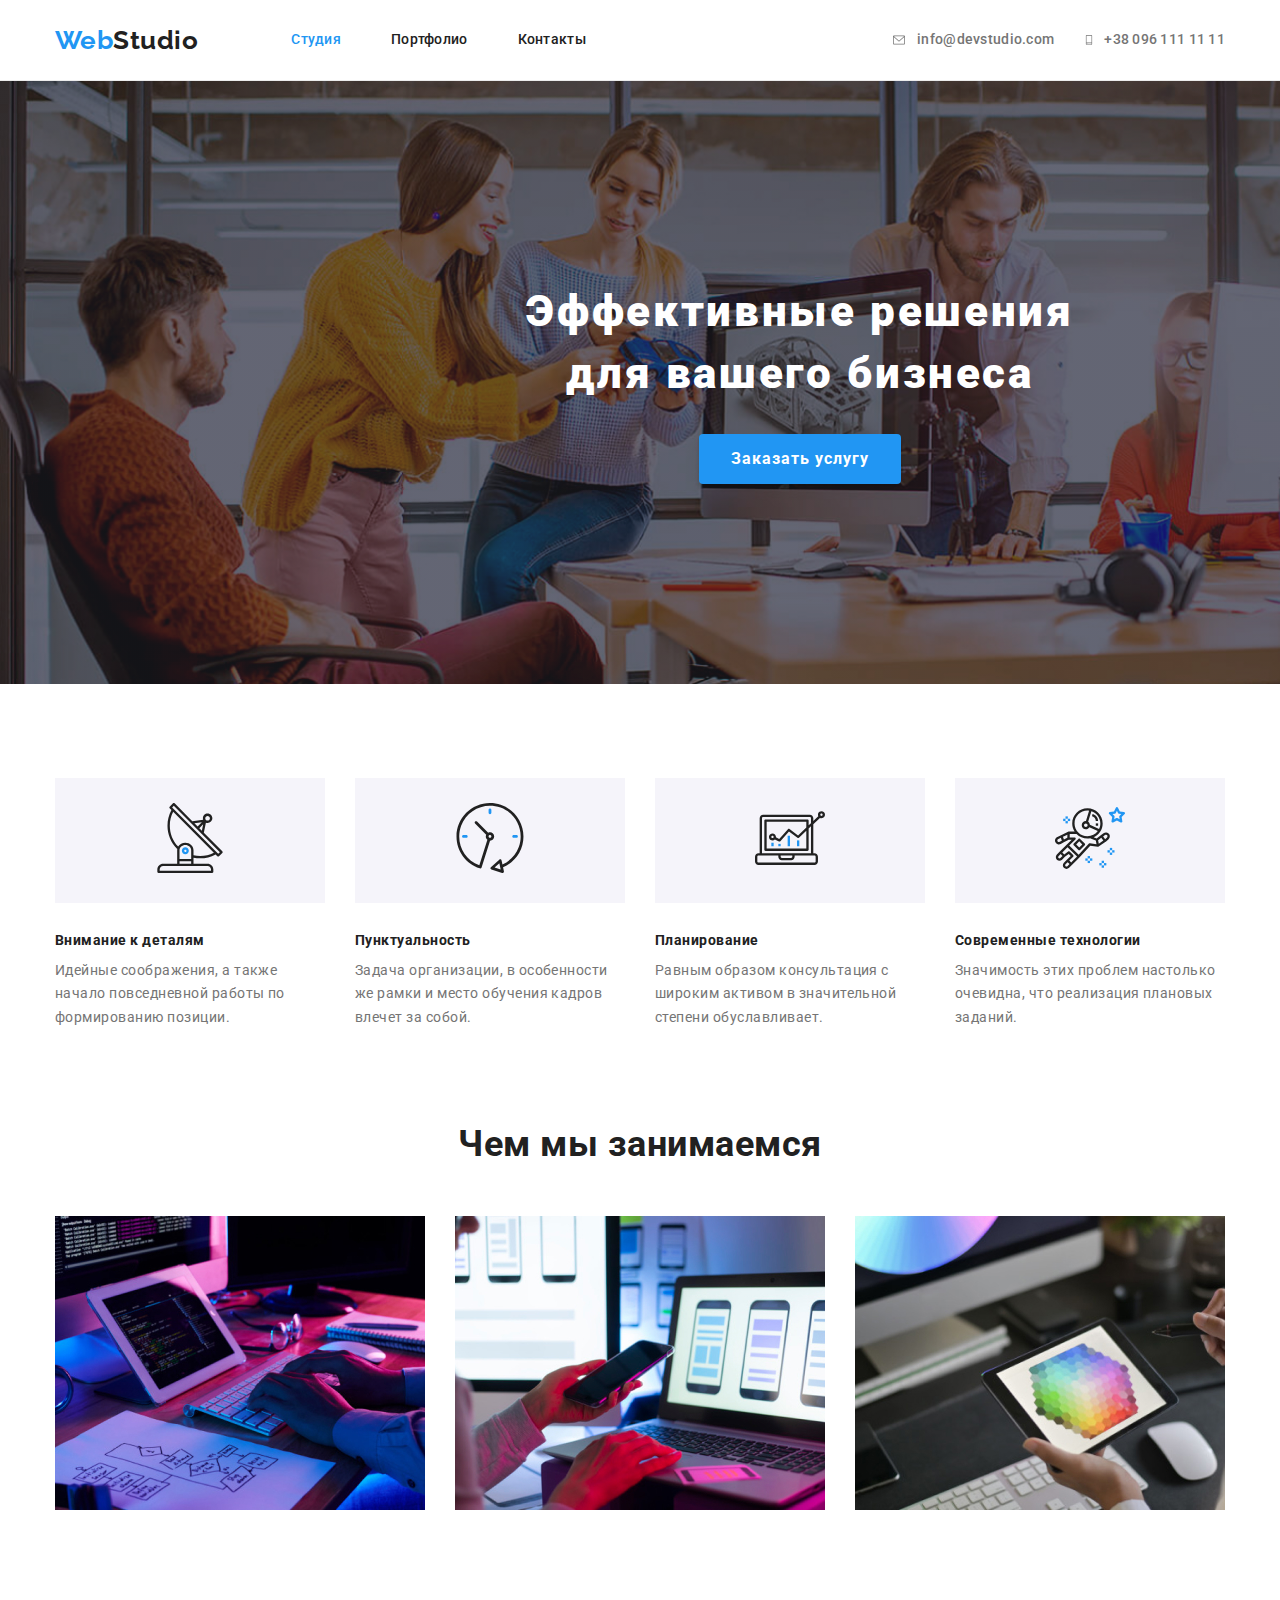
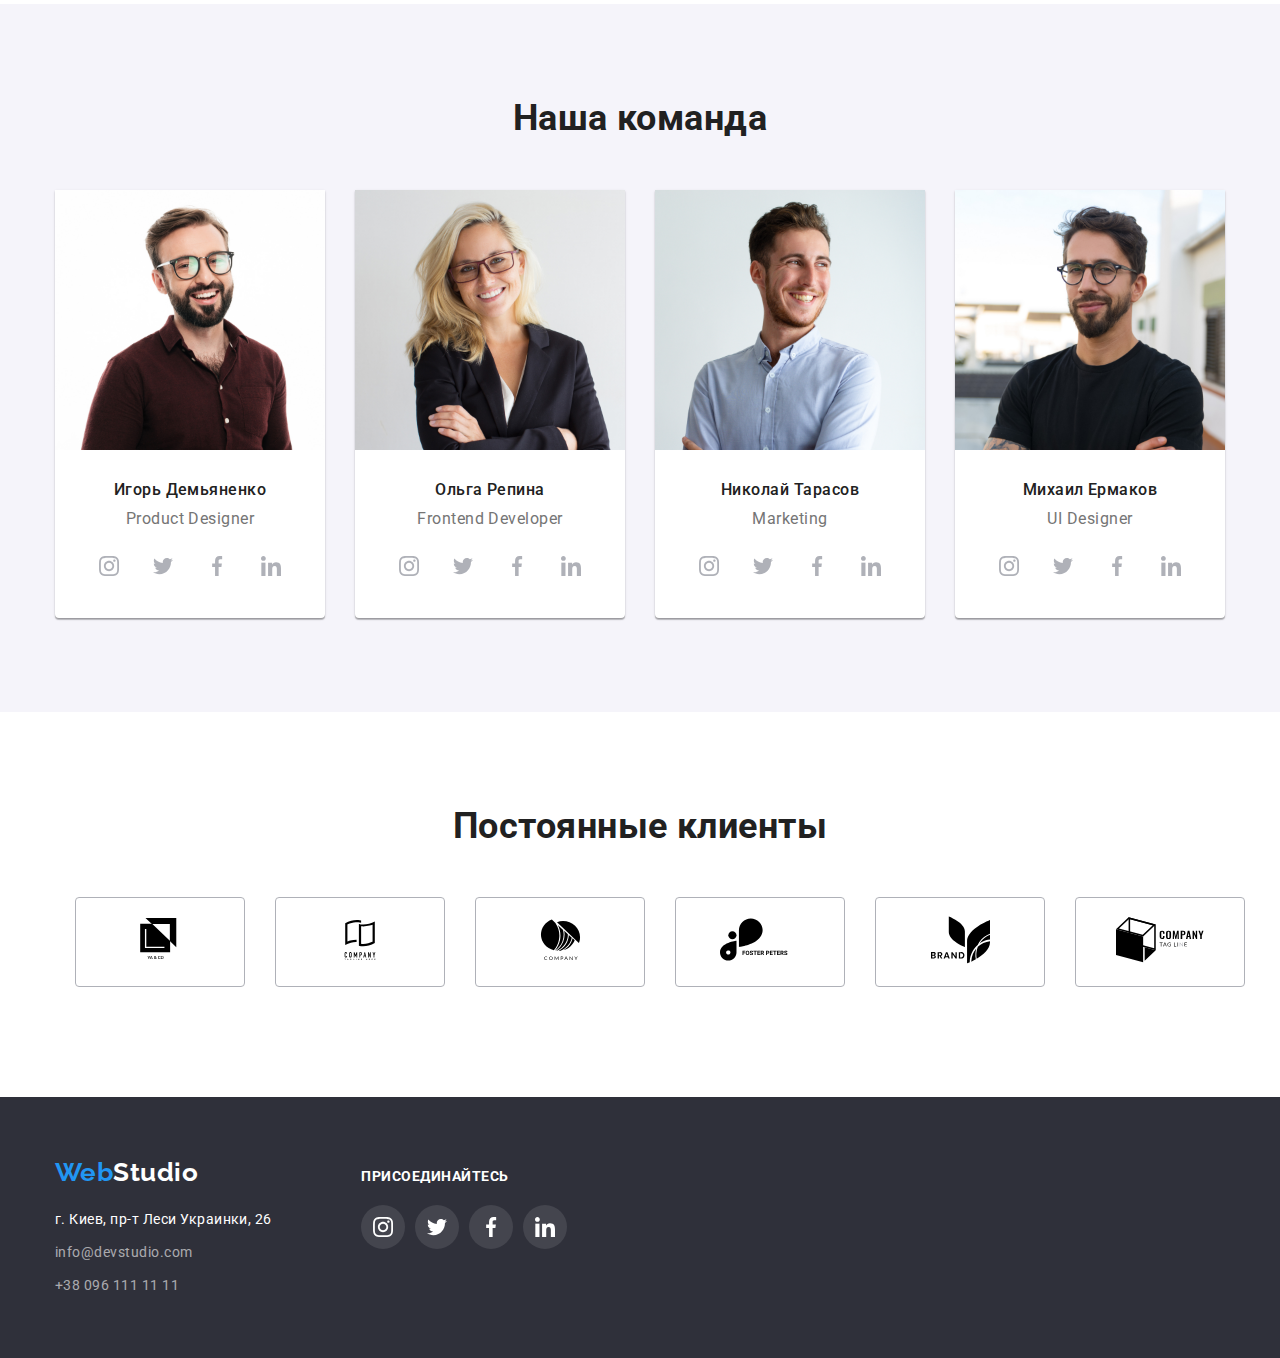
==== commit 94335f44: "исправлены ошибки в хедере и футере" ====
--- a/index.html
+++ b/index.html
@@ -26,16 +26,22 @@
             </nav>
             <div class="contact">
                 <div class="contact-case">
-                    <svg class="mail-icon" width="16" height="12">
-                        <use href="./images/sprite.svg#mail"></use>
-                    </svg>
-                    <a class="contact link" href="mailto:info@devstudio.com">info@devstudio.com</a>
+                    
+                    <a class="contact link" href="mailto:info@devstudio.com">
+                        <svg class="contact-icon" width="16" height="12">
+                            <use href="./images/sprite.svg#mail"></use>
+                        </svg>
+                        info@devstudio.com
+                    </a>
                 </div>
                 <div class="contact-case">
-                    <svg class="phone-icon" width="10" height="16">
-                        <use href="./images/sprite.svg#phone"></use>
-                    </svg>
-                    <a class="contact link" href="tel:+380961111111">+38 096 111 11 11</a>
+                    
+                    <a class="contact link" href="tel:+380961111111">
+                        <svg class="contact-icon" width="10" height="16">
+                            <use href="./images/sprite.svg#phone"></use>
+                        </svg>
+                        +38 096 111 11 11
+                    </a>
                 </div>
             </div>
         </div>
@@ -280,7 +286,7 @@
                     <li class="clients item">
                        <div class="logo-container">
                             <a class="clients-list link" href="">
-                                <svg width="44px" hight="49px">
+                                <svg class="clients-logo" width="44px" hight="49px">
                                     <use href="./images/sprite.svg#logo-1"></use>
                                 </svg>
                             </a>
@@ -289,7 +295,7 @@
                     <li class="clients item">
                         <div class="logo-container">
                             <a class="clients-list link" href="">
-                                <svg width="40px" hight="52px">
+                                <svg class="clients-logo" width="40px" hight="52px">
                                     <use href="./images/sprite.svg#logo-2"></use>
                                 </svg>
                             </a>
@@ -298,7 +304,7 @@
                     <li class="clients item">
                         <div class="logo-container">
                             <a class="clients-list link" href="">
-                                <svg width="41px" hight="43px">
+                                <svg class="clients-logo" width="41px" hight="43px">
                                     <use href="./images/sprite.svg#logo-3"></use>
                                 </svg>
                             </a>
@@ -307,7 +313,7 @@
                     <li class="clients item">
                         <div class="logo-container">
                             <a class="clients-list link" href="">
-                                <svg width="80px" hight="42px">
+                                <svg class="clients-logo" width="80px" hight="42px">
                                     <use href="./images/sprite.svg#logo-4"></use>
                                 </svg>
                             </a>
@@ -316,7 +322,7 @@
                     <li class="clients item">
                         <div class="logo-container">
                             <a class="clients-list link" href="">
-                                <svg width="59px" hight="47px">
+                                <svg class="clients-logo" width="59px" hight="47px">
                                     <use href="./images/sprite.svg#logo-5"></use>
                                 </svg>
                             </a>
@@ -325,7 +331,7 @@
                     <li class="clients item">
                         <div class="logo-container">
                             <a class="clients-list link" href="">
-                                <svg width="88px" hight="45px">
+                                <svg class="clients-logo" width="88px" hight="45px">
                                     <use href="./images/sprite.svg#logo-6"></use>
                                 </svg>
                             </a>
--- a/css/style.css
+++ b/css/style.css
@@ -67,6 +67,9 @@
 .header.container {
   display: flex;
   align-items: center;
+
+  padding-top: 16px;
+  padding-bottom: 16px;
 }
 
 /* название фирмы */
@@ -101,8 +104,8 @@
 
 .site-nav .link {
   display: block;
-  padding-top: 32px;
-  padding-bottom: 32px;
+  padding-top: 16px;
+  padding-bottom: 16px;
 
   color: var(--main-text-color);
 }
@@ -119,14 +122,27 @@
   display: flex;
 
   margin-left: auto;
-  padding-top: 32px;
-  padding-bottom: 32px;
 
   color: var(--title-text-color);
+}
+
+.contact-icon {
+  fill: currentColor;
 }
 
 .contact-case:not(:last-child) {
   margin-right: 30px;
+}
+
+.contact.link {
+  align-items: center;
+
+  padding-top: 16px;
+  padding-bottom: 16px;
+}
+
+.contact-icon {
+  margin-right: 10px;
 }
 
 .contact.link:hover,
@@ -134,23 +150,14 @@
   color: var(--accent-text);
 }
 
-.contact.link:hover .mail-icon,
-.contact.link:focus {
+.contact.link:hover .contact-icon,
+.contact.link:focus .contact-icon {
   fill: var(--accent-text);
 }
+
 .contact-case {
   display: flex;
   align-items: center;
-}
-.mail-icon,
-.phone-icon {
-  margin-right: 10px;
-}
-
-.mail-icon:hover,
-.mail-icon:focus {
-  content: '';
-  fill: var(--accent-text);
 }
 
 .site-nav.list {
@@ -182,7 +189,12 @@
   background-repeat: no-repeat;
   background-size: cover;
   background-color: var(--background-hero-section);
+
   text-align: center;
+  margin-left: auto;
+  margin-right: auto;
+  width: 1600px;
+  min-height: 600px;
 }
 .hero-title {
   margin-top: 0;
@@ -397,9 +409,21 @@
 .clients.list {
   display: flex;
   justify-content: center;
-  /* align-items: center; */
-}
-/* доделать растояния и фокус и остальное, убрать со всех карточек тень она будет при наведении */
+}
+
+.clients.item:not(:last-child) {
+  margin-right: 30px;
+}
+
+.clients-list.link:hover .clients-logo,
+.clients-list.link:focus .clients-logo {
+  fill: var(--accent-text);
+}
+
+.logo-container:hover,
+.logo-container:focus {
+  border: 1px solid var(--accent-text);
+}
 
 /* подвал */
 .page-footer {
@@ -409,12 +433,21 @@
   background-color: var(--background-hero-section);
 }
 
-.footer.container > .firm-name {
+.footer.container {
+  display: flex;
+  align-items: baseline;
+}
+
+.address-container > .firm-name {
   margin-bottom: 20px;
   display: block;
 }
 .third-firm-name {
   color: #ffffff;
+}
+
+.address-container {
+  margin-right: 70px;
 }
 .address {
   color: var(--white);
@@ -435,12 +468,51 @@
   margin-bottom: 9px;
 }
 
+.footer-contact.item {
+  display: block;
+}
 .address.list .link.street {
   color: var(--white);
 }
 
 .address.list .link {
   color: var(--footer-link-color);
+}
+
+.accent {
+  margin-top: 0;
+  margin-bottom: 20px;
+
+  text-transform: uppercase;
+  color: var(--white);
+
+  font-weight: 700;
+  font-size: 14px;
+  line-height: 1.14;
+}
+.appeal .social-list.list {
+  margin-bottom: 0;
+}
+
+.footer-social-list.link {
+  display: flex;
+  justify-content: center;
+  align-items: center;
+
+  background-color: rgb(255, 255, 255, 0.1);
+  border-radius: 50%;
+
+  width: 44px;
+  height: 44px;
+}
+
+.footer-social-list.link:focus,
+.footer-social-list.link:hover {
+  background-color: var(--accent-text);
+}
+
+.footer-social-list-icon {
+  fill: var(--white);
 }
 
 /* Страница Портфолио */
@@ -463,8 +535,6 @@
   display: inline-block;
   color: var(--main-text-color);
   background-color: var(--background-team-section);
-  box-shadow: 0px 3px 1px rgba(0, 0, 0, 0.1), 0px 1px 2px rgba(0, 0, 0, 0.08),
-    0px 2px 2px rgba(0, 0, 0, 0.12);
   border-radius: 4px;
   border: 0 solid transparent;
   padding: 6px 22px;
@@ -478,6 +548,16 @@
 
 .portfolio-button .radio-button:hover,
 .portfolio-button .radio-button:focus {
+  background-color: var(--accent-text);
+  color: var(--white);
+  box-shadow: 0px 3px 1px rgba(0, 0, 0, 0.1), 0px 1px 2px rgba(0, 0, 0, 0.08),
+    0px 2px 2px rgba(0, 0, 0, 0.12);
+
+  cursor: pointer;
+}
+
+.portfolio-button .radio-button:hover,
+.portfolio-button .radio-button:focus {
   color: var(--white);
   background-color: var(--accent-text);
 }
@@ -492,8 +572,6 @@
 
 .radio-button.second {
   min-width: 128px;
-
-  padding: ;
 }
 
 .radio-button.third {
@@ -532,6 +610,13 @@
   margin-bottom: 30px;
 }
 
+.portfolio.item:hover,
+.portfolio.item:focus {
+  box-shadow: 0px 1px 1px rgba(0, 0, 0, 0.12), 0px 4px 4px rgba(0, 0, 0, 0.06),
+    1px 4px 6px rgba(0, 0, 0, 0.16);
+  cursor: pointer;
+}
+
 .portfolio-list-wrapper {
   padding: 20px 24px;
 }
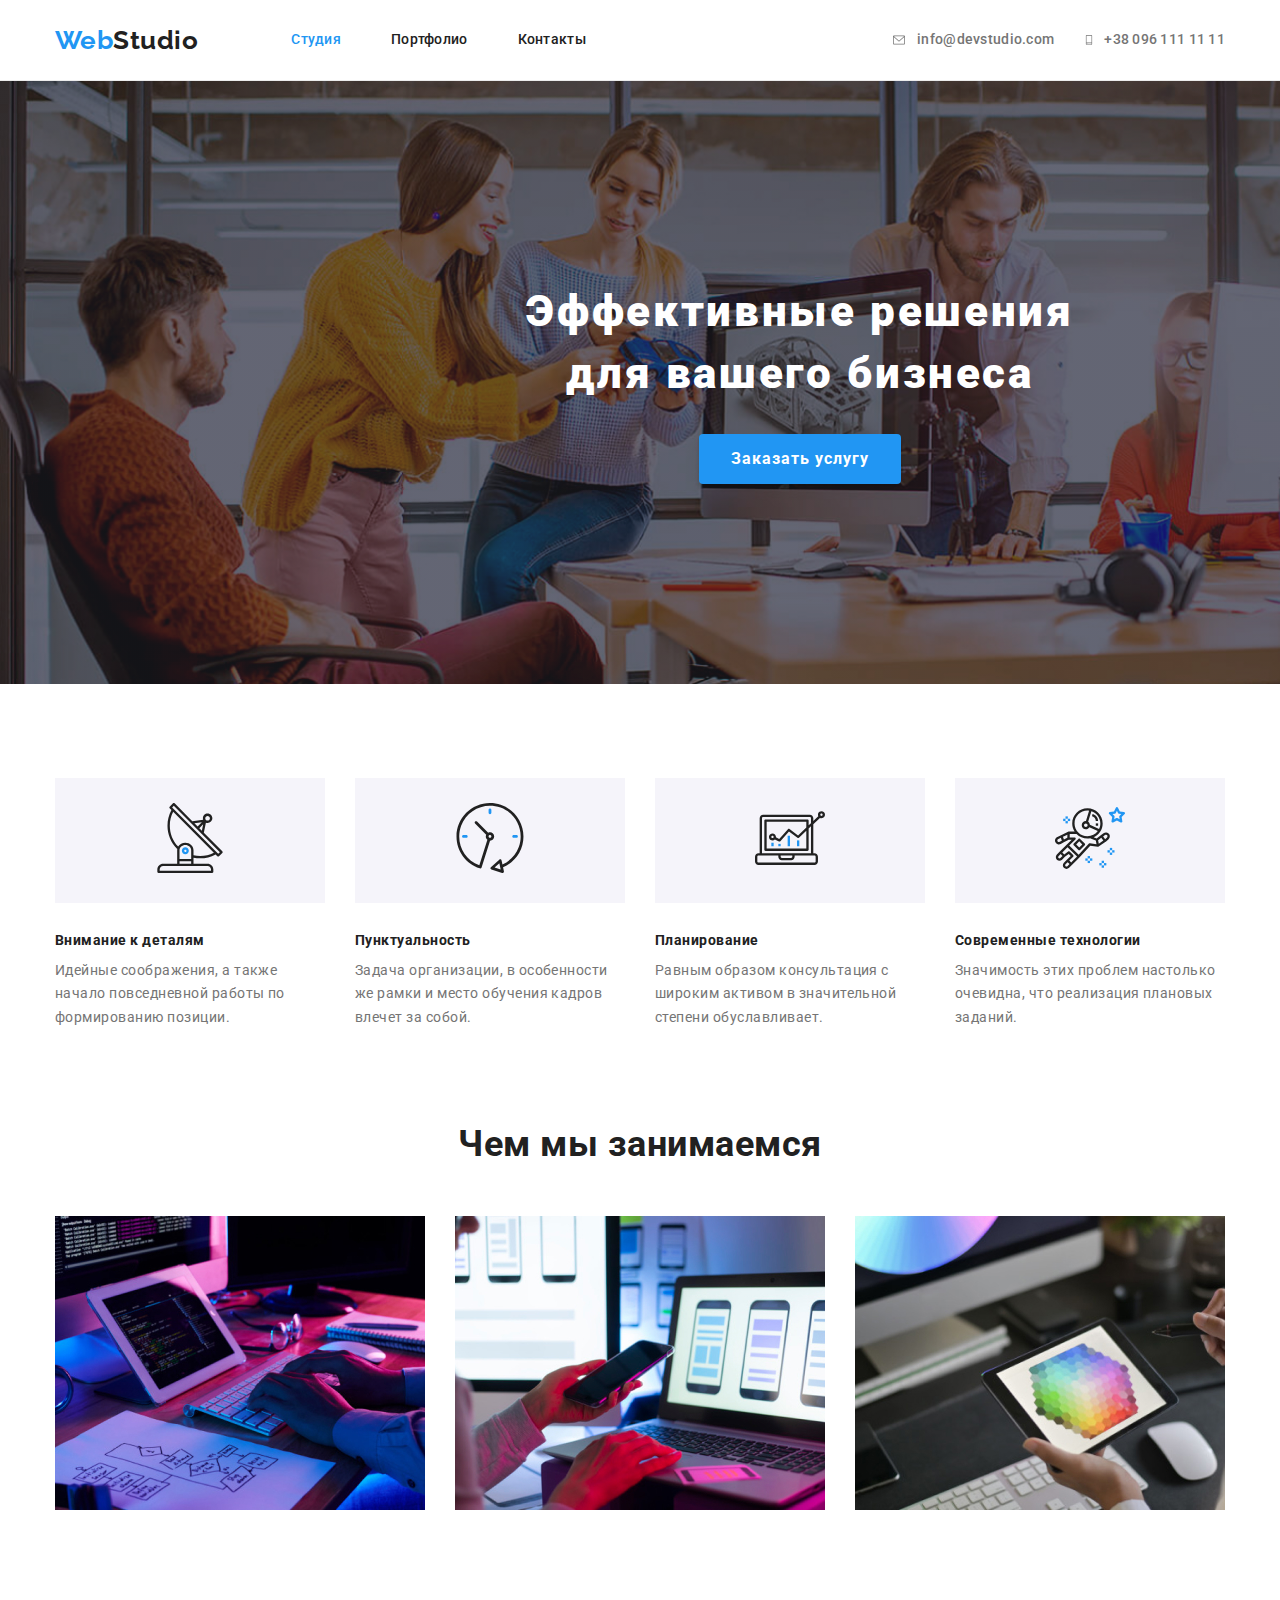
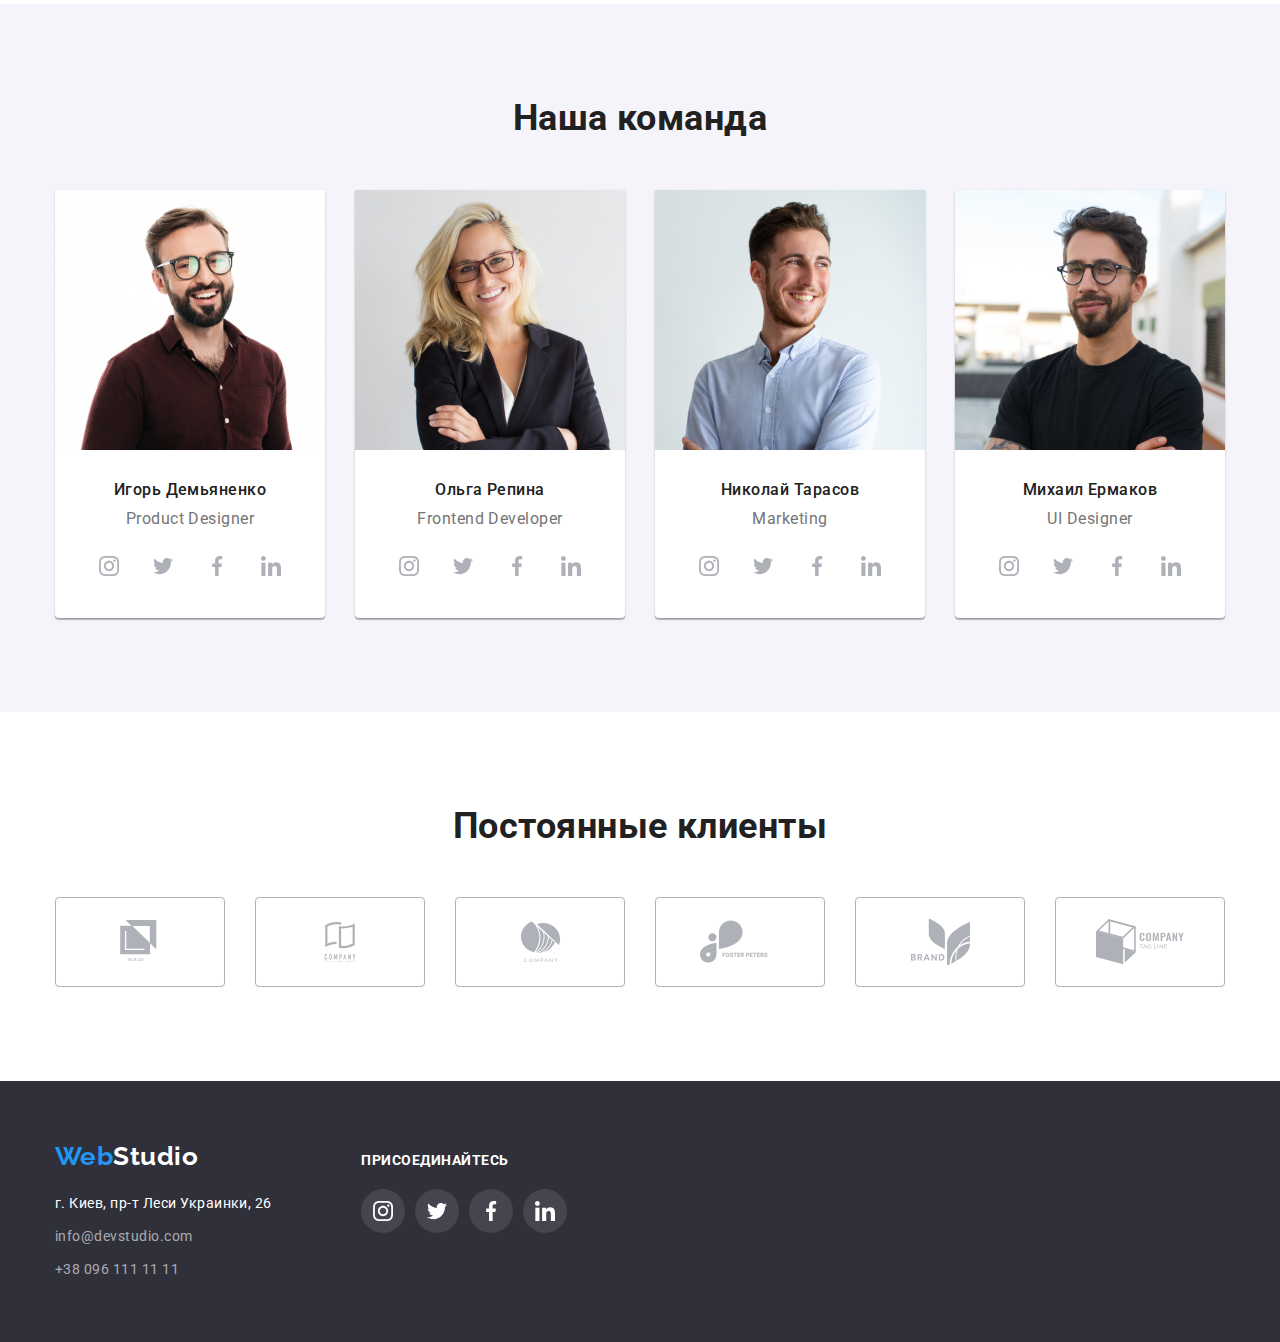
==== commit 8e4aa090: "Исправлено все ошибки" ====
--- a/index.html
+++ b/index.html
@@ -49,8 +49,10 @@
     <main>
         <!--Блок герой -->
         <section class="hero">
-            <h1 class="hero-title">Эффективные решения <br>для вашего бизнеса</h1>
-            <button class="hero-button" type="button">Заказать услугу</button>            
+            <div class="hero-container">
+                <h1 class="hero-title">Эффективные решения <br>для вашего бизнеса</h1>
+                <button class="hero-button" type="button">Заказать услугу</button>
+            </div>            
         </section>
 
         <!--Особености-->
@@ -284,58 +286,46 @@
                 <h2 class="section-title">Постоянные клиенты</h2>
                 <ul class="clients list">
                     <li class="clients item">
-                       <div class="logo-container">
-                            <a class="clients-list link" href="">
-                                <svg class="clients-logo" width="44px" hight="49px">
-                                    <use href="./images/sprite.svg#logo-1"></use>
-                                </svg>
-                            </a>
-                       </div>
-                    </li>
-                    <li class="clients item">
-                        <div class="logo-container">
-                            <a class="clients-list link" href="">
-                                <svg class="clients-logo" width="40px" hight="52px">
-                                    <use href="./images/sprite.svg#logo-2"></use>
-                                </svg>
-                            </a>
-                        </div>
-                    </li>
-                    <li class="clients item">
-                        <div class="logo-container">
-                            <a class="clients-list link" href="">
-                                <svg class="clients-logo" width="41px" hight="43px">
-                                    <use href="./images/sprite.svg#logo-3"></use>
-                                </svg>
-                            </a>
-                       </div>
-                    </li>
-                    <li class="clients item">
-                        <div class="logo-container">
-                            <a class="clients-list link" href="">
-                                <svg class="clients-logo" width="80px" hight="42px">
-                                    <use href="./images/sprite.svg#logo-4"></use>
-                                </svg>
-                            </a>
-                       </div>
-                    </li>
-                    <li class="clients item">
-                        <div class="logo-container">
-                            <a class="clients-list link" href="">
-                                <svg class="clients-logo" width="59px" hight="47px">
-                                    <use href="./images/sprite.svg#logo-5"></use>
-                                </svg>
-                            </a>
-                       </div>
-                    </li>
-                    <li class="clients item">
-                        <div class="logo-container">
-                            <a class="clients-list link" href="">
-                                <svg class="clients-logo" width="88px" hight="45px">
-                                    <use href="./images/sprite.svg#logo-6"></use>
-                                </svg>
-                            </a>
-                       </div>
+                        <a class="clients-list link" href="">
+                            <svg class="clients-logo" width="44px" hight="49px">
+                                <use href="./images/sprite.svg#logo-1"></use>
+                            </svg>
+                        </a>
+                    </li>
+                    <li class="clients item">
+                        <a class="clients-list link" href="">
+                            <svg class="clients-logo" width="40px" hight="52px">
+                                <use href="./images/sprite.svg#logo-2"></use>
+                            </svg>
+                        </a>
+                    </li>
+                    <li class="clients item">
+                        <a class="clients-list link" href="">
+                            <svg class="clients-logo" width="41px" hight="43px">
+                                <use href="./images/sprite.svg#logo-3"></use>
+                            </svg>
+                        </a>
+                    </li>
+                    <li class="clients item">
+                        <a class="clients-list link" href="">
+                            <svg class="clients-logo" width="80px" hight="42px">
+                                <use href="./images/sprite.svg#logo-4"></use>
+                            </svg>
+                        </a>
+                    </li>
+                    <li class="clients item">
+                        <a class="clients-list link" href="">
+                            <svg class="clients-logo" width="59px" hight="47px">
+                                <use href="./images/sprite.svg#logo-5"></use>
+                            </svg>
+                        </a>
+                    </li>
+                    <li class="clients item">
+                        <a class="clients-list link" href="">
+                            <svg class="clients-logo" width="88px" hight="45px">
+                                <use href="./images/sprite.svg#logo-6"></use>
+                            </svg>
+                        </a>
                     </li>
                 </ul>
             </div>
--- a/css/style.css
+++ b/css/style.css
@@ -196,6 +196,14 @@
   width: 1600px;
   min-height: 600px;
 }
+
+.hero-container {
+  margin-left: auto;
+  margin-right: auto;
+
+  width: 696px;
+}
+
 .hero-title {
   margin-top: 0;
   margin-bottom: 30px;
@@ -394,10 +402,21 @@
   padding-top: 94px;
 }
 
-.logo-container {
-  display: flex;
+.clients.list {
+  display: flex;
+
+  padding: 0;
+  margin: 0;
+}
+
+.clients.item:not(:last-child) {
+  margin-right: 30px;
+}
+
+.clients-list.link {
+  display: flex;
+  justify-content: center;
   align-items: center;
-  justify-content: center;
 
   border: 1px solid #afb1b8;
   border-radius: 4px;
@@ -406,13 +425,8 @@
   height: 90px;
 }
 
-.clients.list {
-  display: flex;
-  justify-content: center;
-}
-
-.clients.item:not(:last-child) {
-  margin-right: 30px;
+.clients-logo {
+  fill: #afb1b8;
 }
 
 .clients-list.link:hover .clients-logo,
@@ -420,9 +434,9 @@
   fill: var(--accent-text);
 }
 
-.logo-container:hover,
-.logo-container:focus {
-  border: 1px solid var(--accent-text);
+.clients-list.link:hover,
+.clients-list.link:focus {
+  border-color: var(--accent-text);
 }
 
 /* подвал */
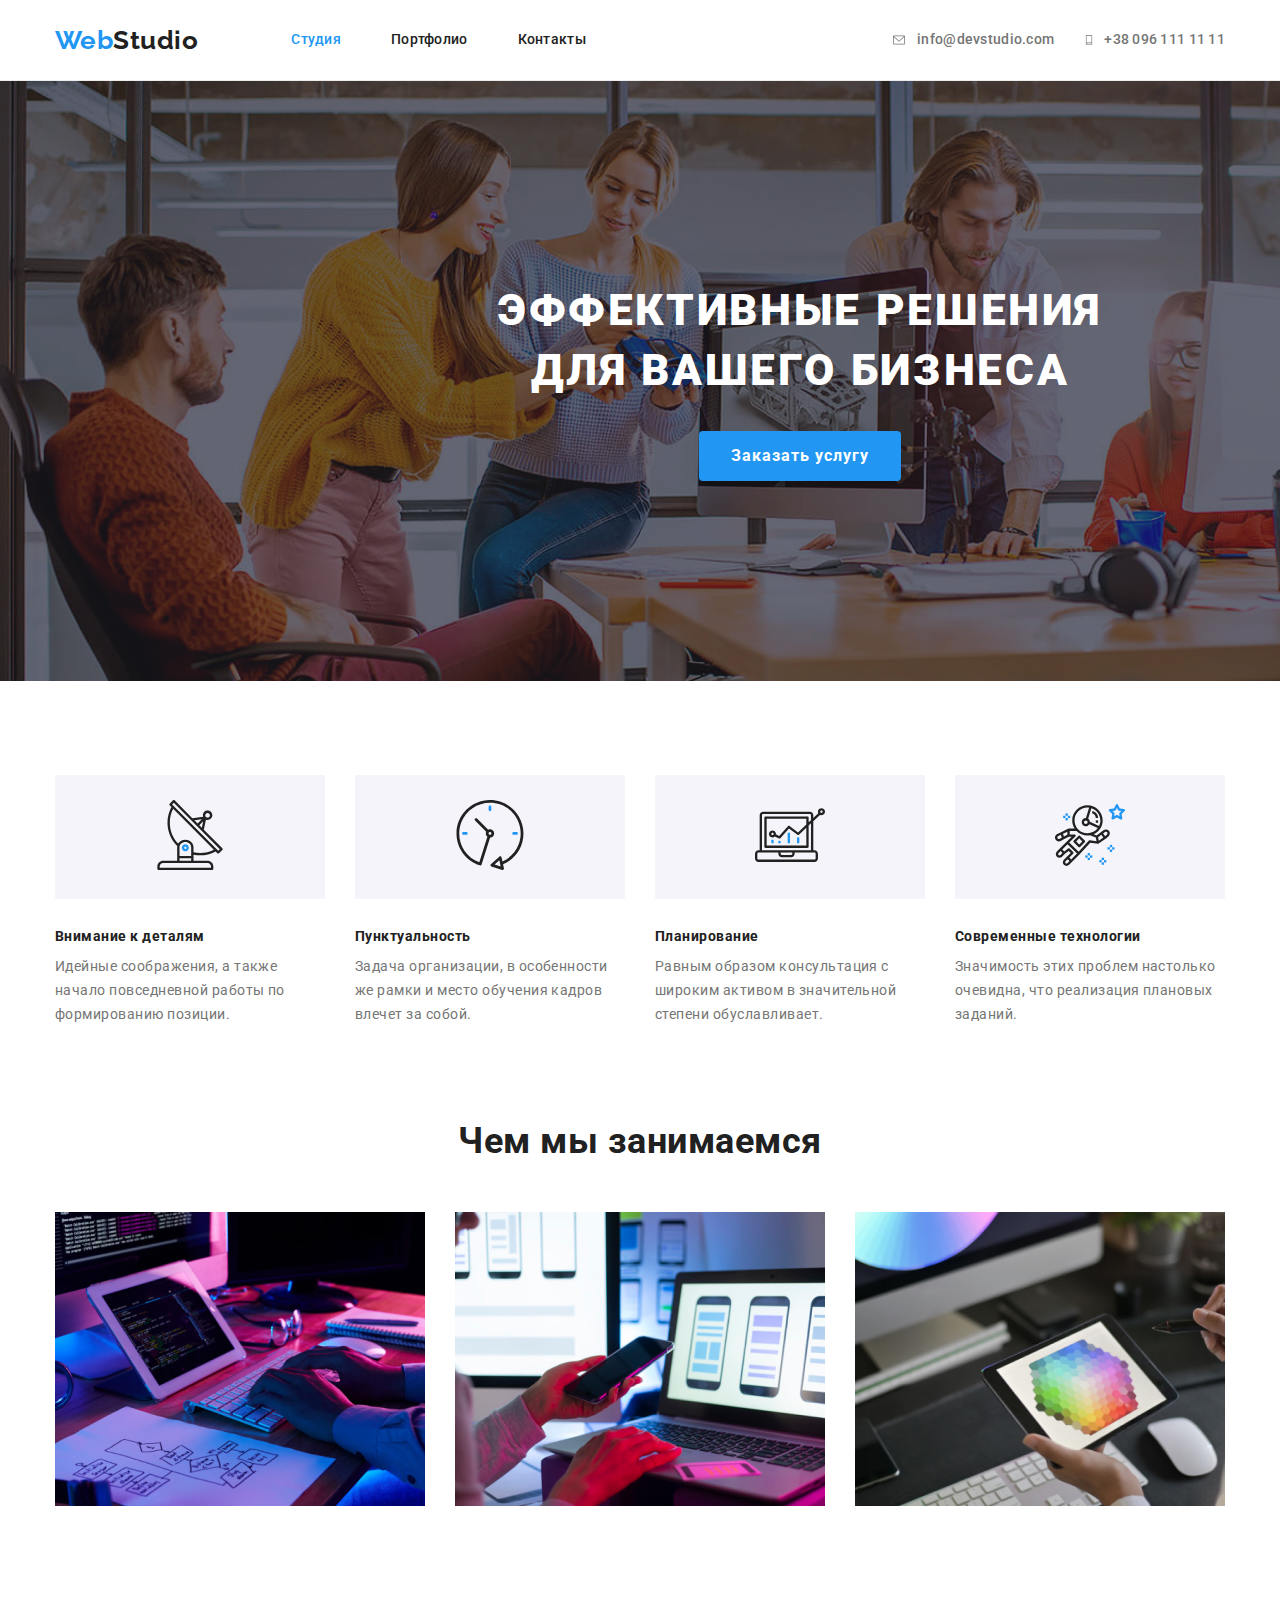
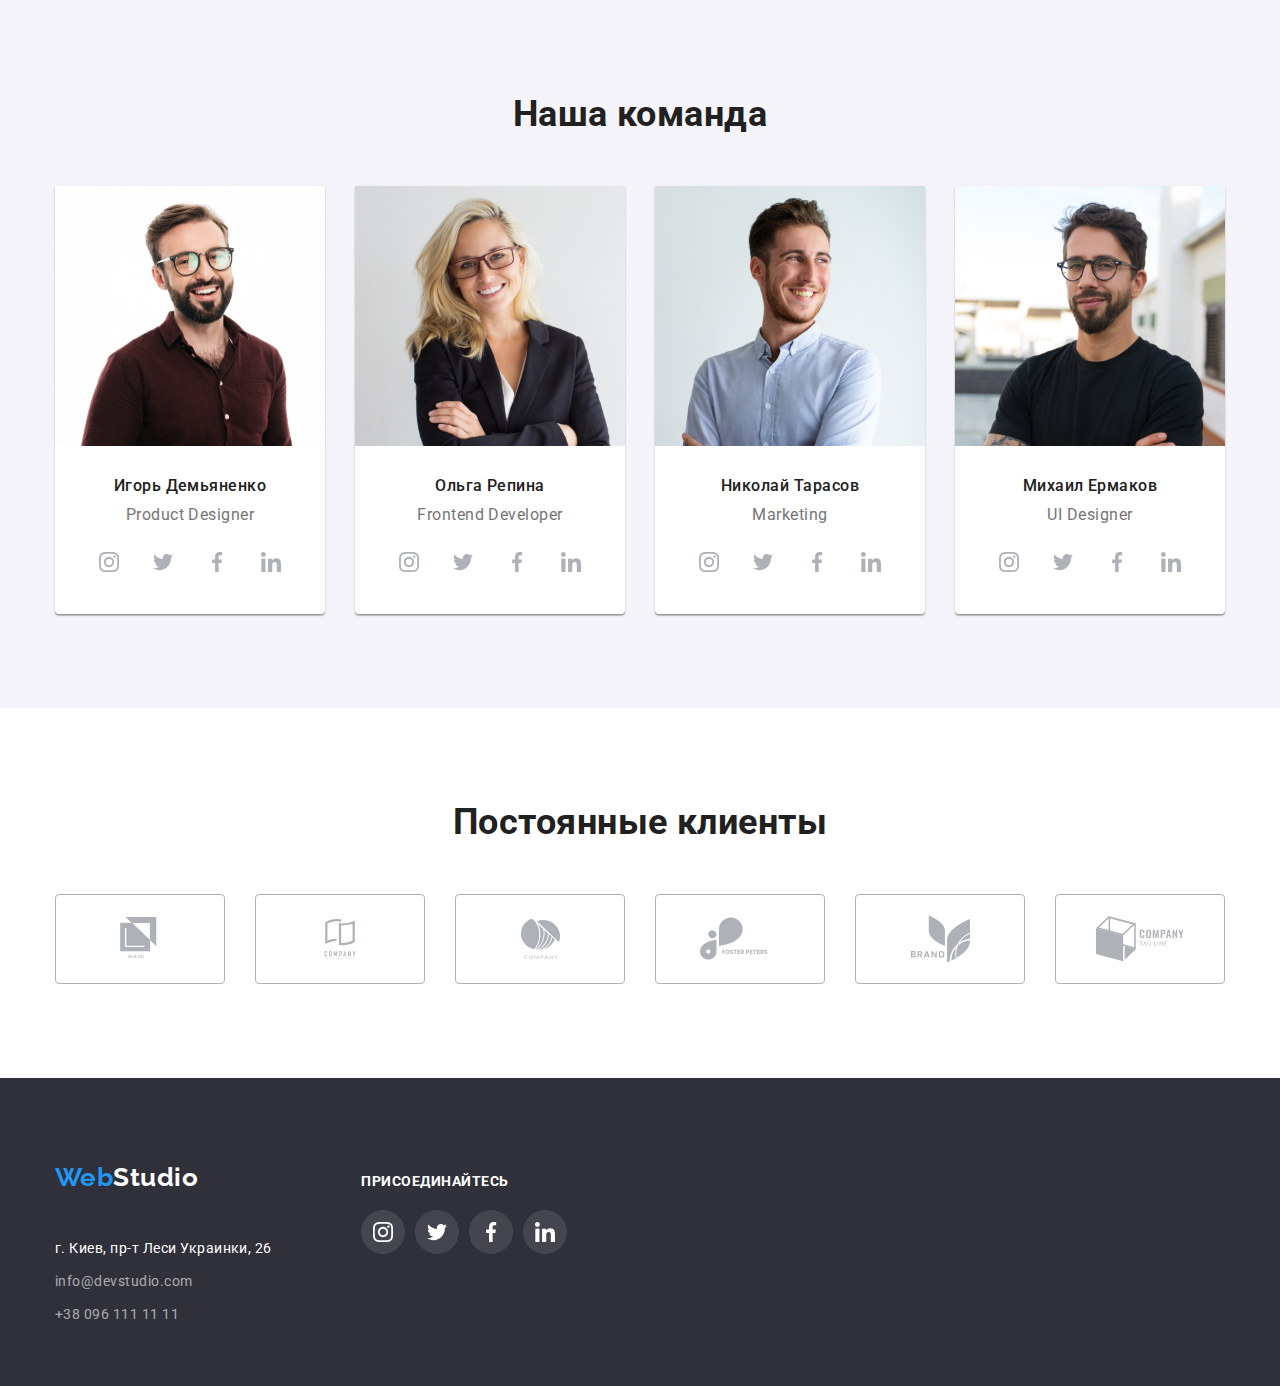
==== commit e8872812: "Исправлено ошибки которые всказал 2 раз ментор" ====
--- a/index.html
+++ b/index.html
@@ -26,7 +26,6 @@
             </nav>
             <div class="contact">
                 <div class="contact-case">
-                    
                     <a class="contact link" href="mailto:info@devstudio.com">
                         <svg class="contact-icon" width="16" height="12">
                             <use href="./images/sprite.svg#mail"></use>
@@ -35,7 +34,6 @@
                     </a>
                 </div>
                 <div class="contact-case">
-                    
                     <a class="contact link" href="tel:+380961111111">
                         <svg class="contact-icon" width="10" height="16">
                             <use href="./images/sprite.svg#phone"></use>
@@ -49,7 +47,7 @@
     <main>
         <!--Блок герой -->
         <section class="hero">
-            <div class="hero-container">
+            <div class="container">
                 <h1 class="hero-title">Эффективные решения <br>для вашего бизнеса</h1>
                 <button class="hero-button" type="button">Заказать услугу</button>
             </div>            
@@ -129,10 +127,7 @@
                 <h2 class="section-title">Наша команда</h2>
                 <ul class="team list">
                     <li class="item">
-                        <a href="">
-                            <img class="photo" src="./images/Игорь-Демьяненко.jpg" alt="Фотография Игорь Демьяненко" width="270" height="260">
-                        </a>
-                
+                        <img class="photo" src="./images/Игорь-Демьяненко.jpg" alt="Фотография Игорь Демьяненко" width="270" height="260">
                         <h3 class="staff-name">Игорь Демьяненко</h3>
                         <p class="specialty" lang="en">Product Designer</p>
                         <ul class="social-list list">
@@ -167,9 +162,7 @@
                         </ul>
                     </li>
                     <li class="item">
-                        <a class="link" href="">
-                            <img class="photo" src="./images/Ольга-Репина.jpg" alt="Фотография Ольга Репина" width="270" height="260">
-                        </a>
+                        <img class="photo" src="./images/Ольга-Репина.jpg" alt="Фотография Ольга Репина" width="270" height="260">
                         <h3 class="staff-name">Ольга Репина</h3>
                         <p class="specialty" lang="en">Frontend Developer</p>
                         <ul class="social-list list">
@@ -204,9 +197,7 @@
                         </ul>
                     </li>
                     <li class="item">
-                        <a class="link" href="">
-                            <img class="photo" src="./images/Николай-Тарасов.jpg" alt="Фотография Николай Тарасов" width="270" height="260">
-                        </a>
+                        <img class="photo" src="./images/Николай-Тарасов.jpg" alt="Фотография Николай Тарасов" width="270" height="260">
                         <h3 class="staff-name">Николай Тарасов</h3>
                         <p class="specialty" lang="en">Marketing</p>
                         <ul class="social-list list">
@@ -241,9 +232,7 @@
                         </ul>
                     </li>
                     <li class="item">
-                        <a class="link" href="">
-                            <img class="photo" src="./images/Михаил-Ермаков.jpg" alt="Фотография Михаил Ермаков" width="270" height="260">
-                        </a>
+                        <img class="photo" src="./images/Михаил-Ермаков.jpg" alt="Фотография Михаил Ермаков" width="270" height="260">
                         <h3 class="staff-name">Михаил Ермаков</h3>
                         <p class="specialty" lang="en">UI Designer</p>
                         <ul class="social-list list">
--- a/css/style.css
+++ b/css/style.css
@@ -51,8 +51,6 @@
   padding-left: 15px;
   padding-right: 15px;
   width: 1200px;
-
-  /* outline: 2px solid green; */
 }
 
 img {
@@ -67,14 +65,13 @@
 .header.container {
   display: flex;
   align-items: center;
-
-  padding-top: 16px;
-  padding-bottom: 16px;
 }
 
 /* название фирмы */
 .firm-name {
   margin-right: 93px;
+  padding-top: 24px;
+  padding-bottom: 24px;
 
   font-family: Raleway, sans-serif;
   font-weight: 700;
@@ -104,8 +101,8 @@
 
 .site-nav .link {
   display: block;
-  padding-top: 16px;
-  padding-bottom: 16px;
+  padding-top: 32px;
+  padding-bottom: 32px;
 
   color: var(--main-text-color);
 }
@@ -137,8 +134,8 @@
 .contact.link {
   align-items: center;
 
-  padding-top: 16px;
-  padding-bottom: 16px;
+  padding-top: 32px;
+  padding-bottom: 32px;
 }
 
 .contact-icon {
@@ -197,13 +194,6 @@
   min-height: 600px;
 }
 
-.hero-container {
-  margin-left: auto;
-  margin-right: auto;
-
-  width: 696px;
-}
-
 .hero-title {
   margin-top: 0;
   margin-bottom: 30px;
@@ -211,8 +201,9 @@
 
   font-weight: 900;
   font-size: 44px;
-  line-height: 1.4;
+  line-height: 1.36;
   letter-spacing: 0.06em;
+  text-transform: uppercase;
 }
 .hero-button {
   display: inline-block;
@@ -568,12 +559,7 @@
     0px 2px 2px rgba(0, 0, 0, 0.12);
 
   cursor: pointer;
-}
-
-.portfolio-button .radio-button:hover,
-.portfolio-button .radio-button:focus {
-  color: var(--white);
-  background-color: var(--accent-text);
+  /* outline: 4px; */
 }
 
 .portfolio-button.list > .button.item:not(:last-child) {
@@ -599,6 +585,8 @@
 .radio-button.fifth {
   min-width: 130px;
 }
+
+/* Карточки */
 
 .portfolio.list {
   display: flex;
@@ -624,8 +612,12 @@
   margin-bottom: 30px;
 }
 
-.portfolio.item:hover,
-.portfolio.item:focus {
+.portfolio.link {
+  display: inline-block;
+}
+
+.portfolio.link:hover,
+.portfolio.link:focus {
   box-shadow: 0px 1px 1px rgba(0, 0, 0, 0.12), 0px 4px 4px rgba(0, 0, 0, 0.06),
     1px 4px 6px rgba(0, 0, 0, 0.16);
   cursor: pointer;
